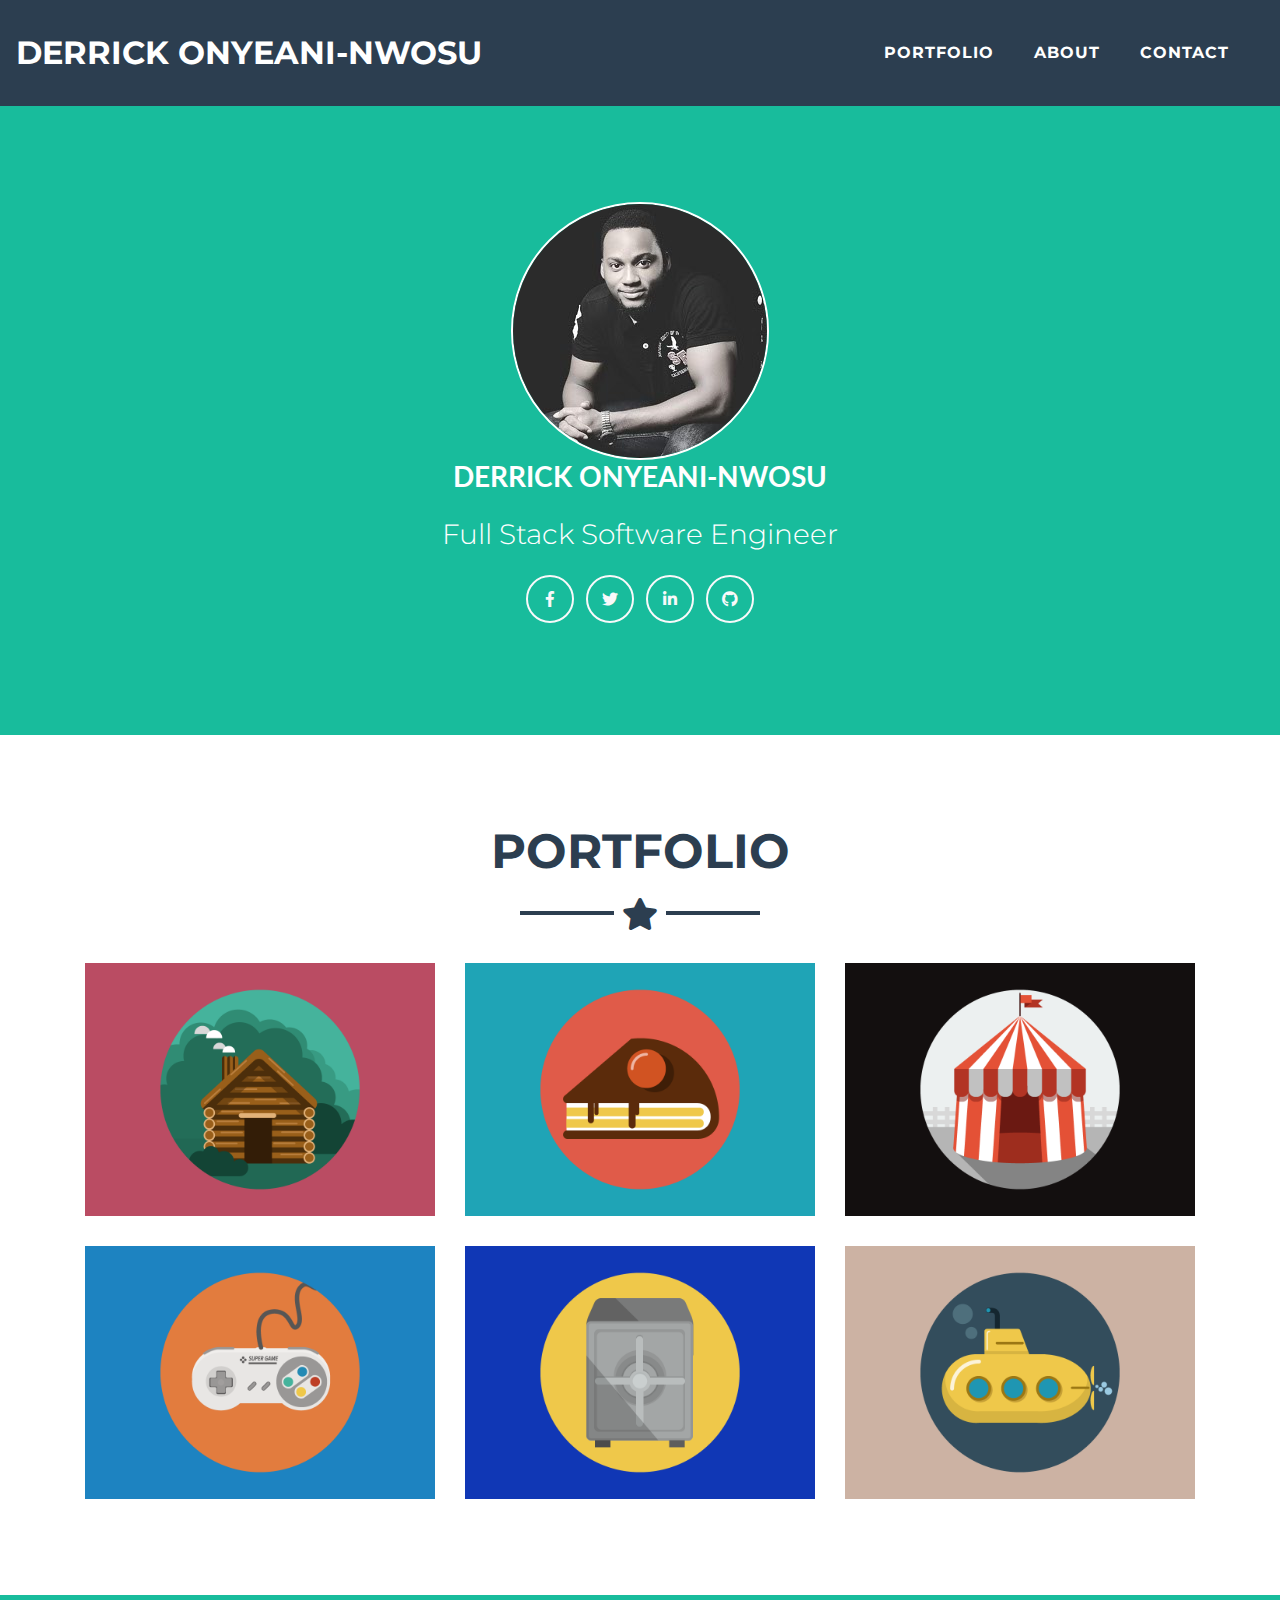
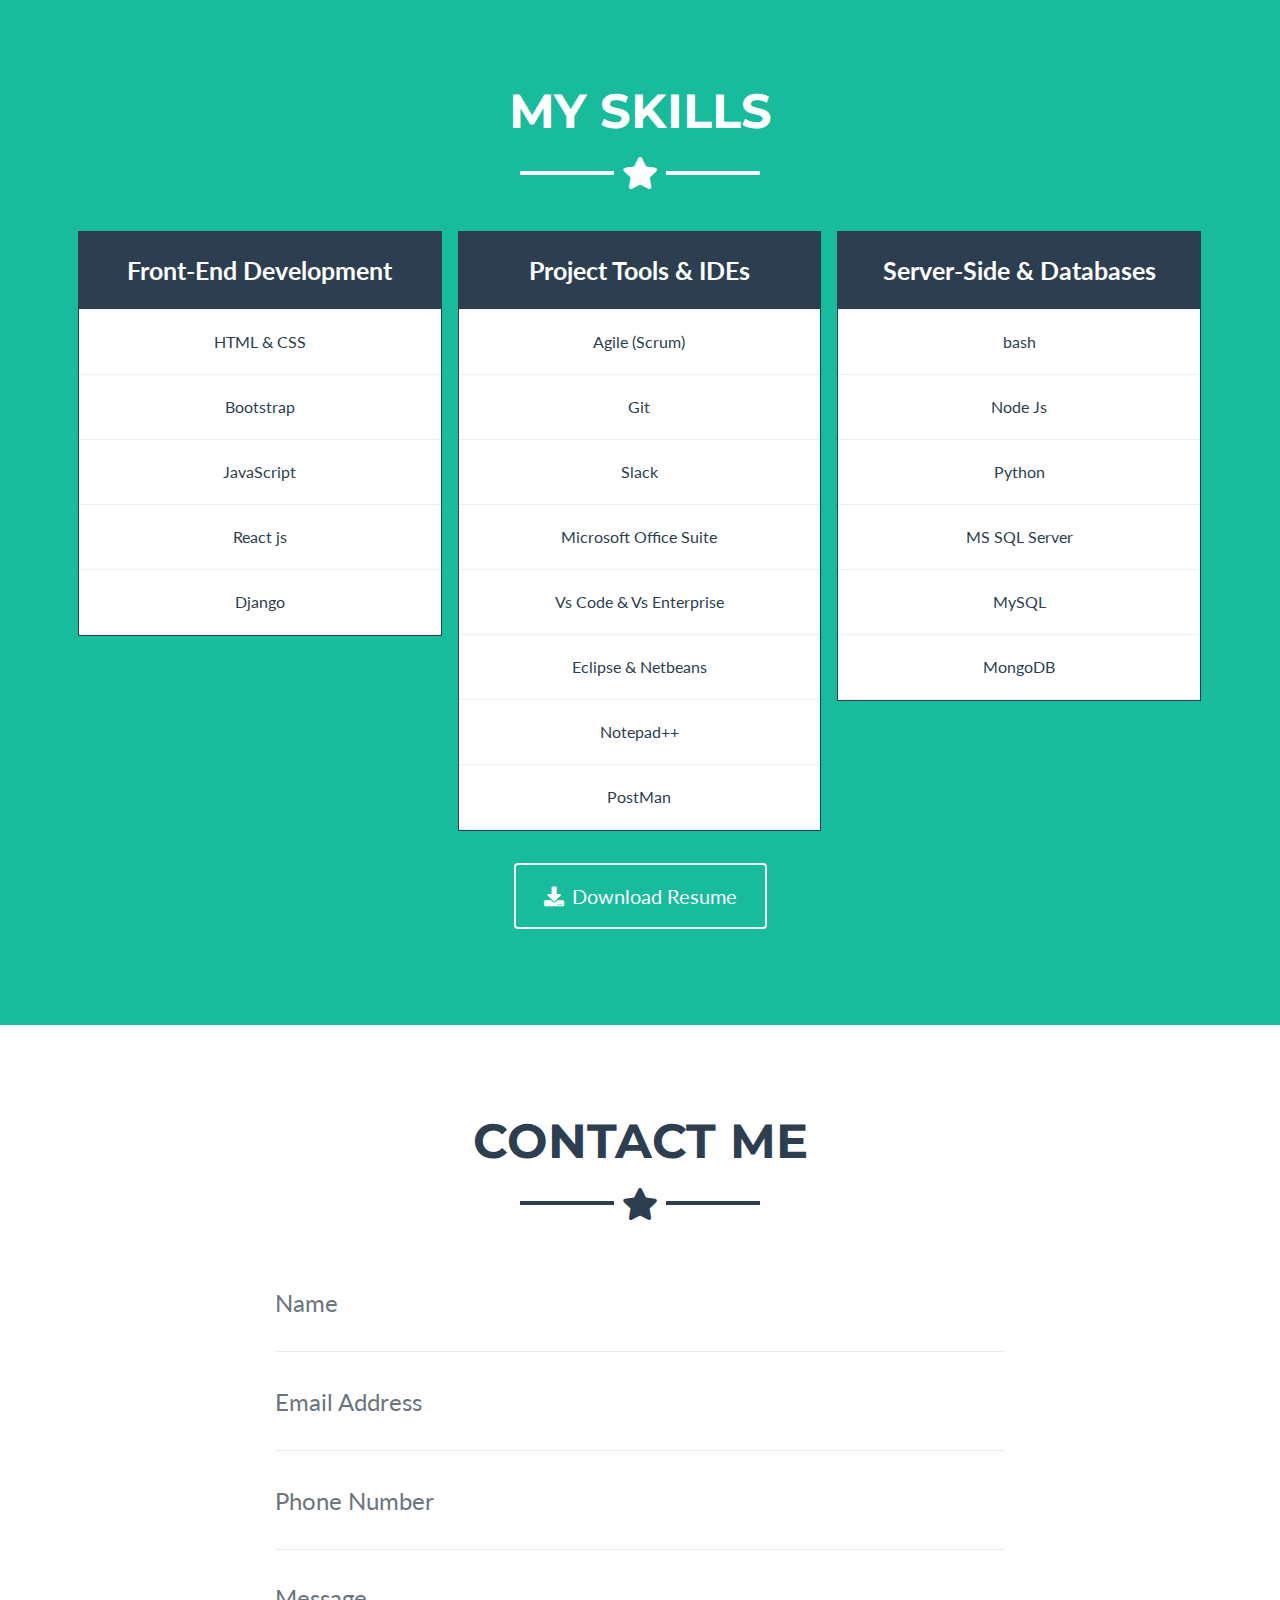
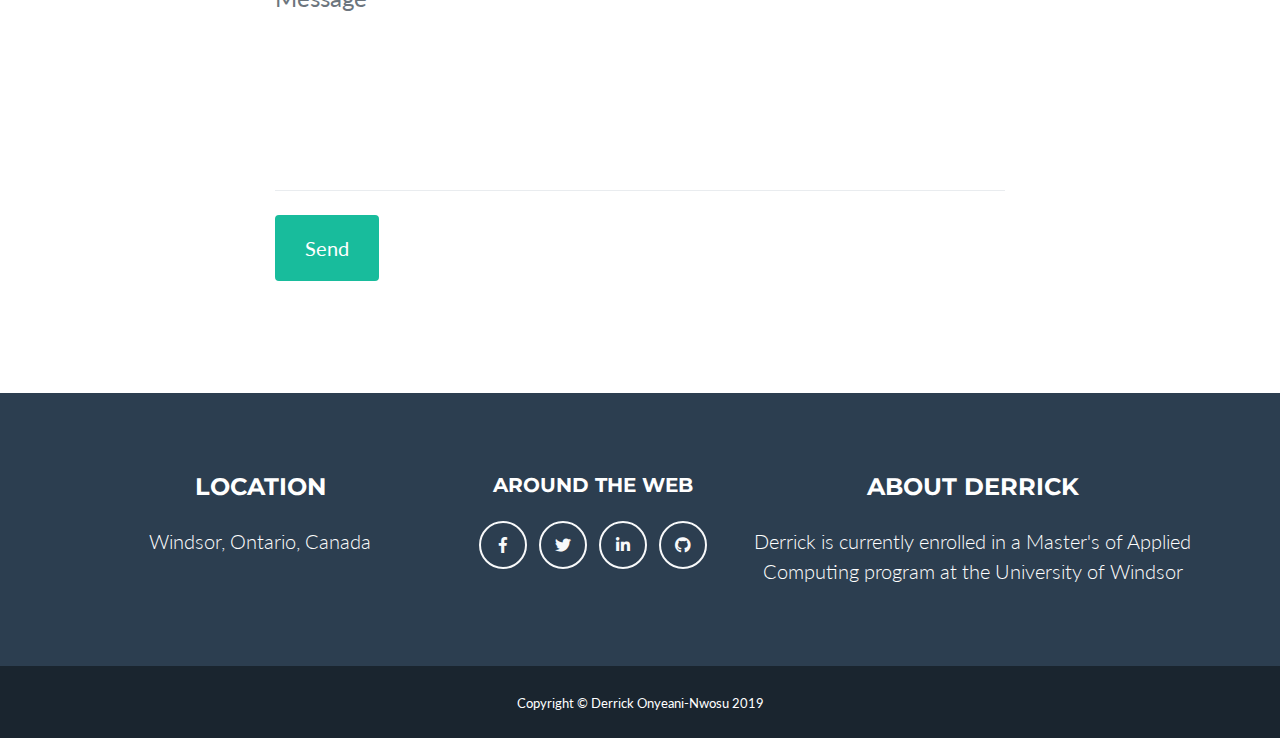
==== index.html @ f9130245 "Section 'Skills' Update #2" ====
<!DOCTYPE html>
<html lang="en">

<head>

  <meta charset="utf-8">
  <meta name="viewport" content="width=device-width, initial-scale=1, shrink-to-fit=no">
  <meta name="description" content="">
  <meta name="author" content="">

  <title>Derrick Onyeani-Nwosu - e-portfolio</title>

  <!-- Bootstrap core CSS -->
  <link href="vendor/bootstrap/css/bootstrap.min.css" rel="stylesheet">

  <!-- Custom fonts for this template -->
  <link href="vendor/fontawesome-free/css/all.min.css" rel="stylesheet" type="text/css">
  <link href="https://fonts.googleapis.com/css?family=Montserrat:400,700" rel="stylesheet" type="text/css">
  <link href="https://fonts.googleapis.com/css?family=Lato:400,700,400italic,700italic" rel="stylesheet" type="text/css">

  <!-- Plugin CSS -->
  <link href="vendor/magnific-popup/magnific-popup.css" rel="stylesheet" type="text/css">

  <!-- Custom styles for this template -->
  <link href="css/freelancer.min.css" rel="stylesheet">

</head>

<body id="page-top">

  <!-- Navigation -->
  <nav class="navbar navbar-expand-lg bg-secondary fixed-top text-uppercase" id="mainNav">
  <a class="navbar-brand js-scroll-trigger" href="#page-top">Derrick Onyeani-Nwosu</a>
      <button class="navbar-toggler navbar-toggler-right text-uppercase bg-primary text-white rounded" type="button" data-toggle="collapse" data-target="#navbarResponsive" aria-controls="navbarResponsive" aria-expanded="false" aria-label="Toggle navigation">
        Menu
        <i class="fas fa-bars"></i>
      </button>

    <div class="container">
      <div class="collapse navbar-collapse" id="navbarResponsive">
        <ul class="navbar-nav ml-auto">
          <li class="nav-item mx-0 mx-lg-1">
            <a class="nav-link py-3 px-0 px-lg-3 rounded js-scroll-trigger" href="#portfolio">Portfolio</a>
          </li>
          <li class="nav-item mx-0 mx-lg-1">
            <a class="nav-link py-3 px-0 px-lg-3 rounded js-scroll-trigger" href="#about">About</a>
          </li>
          <li class="nav-item mx-0 mx-lg-1">
            <a class="nav-link py-3 px-0 px-lg-3 rounded js-scroll-trigger" href="#contact">Contact</a>
          </li>
        </ul>
      </div>
    </div>
  </nav>

  <!-- Header -->
  <header class="masthead bg-primary text-white text-center">
      <div class="container">
      <img class="rounded-circle" style="border:2px solid rgb(255, 255, 255)" src="img/profile.png" alt="Derrick Onyeani-Nwosu">
      <br/>
      <h2 class="text-uppercase mb-4">Derrick Onyeani-Nwosu</h2>
      <!-- <hr class="star-light"> -->
      <h3 class="font-weight-light mb-0">Full Stack Software Engineer</h3><br/>
      <div class="col-md-30 mb-3 m	b-lg-0">
        <ul class="list-inline mb-0">
        <li class="list-inline-item">
          <a class="btn btn-outline-light btn-social text-center rounded-circle" href="https://www.facebook.com/Derrq"target="_blank">
          <i class="fab fa-fw fa-facebook-f"></i>
          </a>
        </li>
        <li class="list-inline-item">
          <a class="btn btn-outline-light btn-social text-center rounded-circle" href="https://twitter.com/Derrqq"target="_blank">
          <i class="fab fa-fw fa-twitter"></i>
          </a>
        </li>
        <li class="list-inline-item">
          <a class="btn btn-outline-light btn-social text-center rounded-circle" href="https://www.linkedin.com/in/derrick-onyeani-nwosu-8194308b/"target="_blank">
          <i class="fab fa-fw fa-linkedin-in"></i>
          </a>
        </li>
        <li class="list-inline-item">
          <a class="btn btn-outline-light btn-social text-center rounded-circle" href="https://github.com/Derrq/"target="_blank">
          <i class="fab fa-fw fa-github"></i>
          </a>
        </li>
        </ul>
      </div>
    </div>
  </header>

  <!-- Portfolio Grid Section -->
  <section class="portfolio" id="portfolio">
    <div class="container">
      <h2 class="text-center text-uppercase text-secondary mb-0">Portfolio</h2>
      <hr class="star-dark mb-5">
      <div class="row">
        <div class="col-md-6 col-lg-4">
          <a class="portfolio-item d-block mx-auto" href="#portfolio-modal-1">
            <div class="portfolio-item-caption d-flex position-absolute h-100 w-100">
              <div class="portfolio-item-caption-content my-auto w-100 text-center text-white">
                <i class="fas fa-search-plus fa-3x"></i>
              </div>
            </div>
            <img class="img-fluid" src="img/portfolio/cabin.png" alt="">
          </a>
        </div>
        <div class="col-md-6 col-lg-4">
          <a class="portfolio-item d-block mx-auto" href="#portfolio-modal-2">
            <div class="portfolio-item-caption d-flex position-absolute h-100 w-100">
              <div class="portfolio-item-caption-content my-auto w-100 text-center text-white">
                <i class="fas fa-search-plus fa-3x"></i>
              </div>
            </div>
            <img class="img-fluid" src="img/portfolio/cake.png" alt="">
          </a>
        </div>
        <div class="col-md-6 col-lg-4">
          <a class="portfolio-item d-block mx-auto" href="#portfolio-modal-3">
            <div class="portfolio-item-caption d-flex position-absolute h-100 w-100">
              <div class="portfolio-item-caption-content my-auto w-100 text-center text-white">
                <i class="fas fa-search-plus fa-3x"></i>
              </div>
            </div>
            <img class="img-fluid" src="img/portfolio/circus.png" alt="">
          </a>
        </div>
        <div class="col-md-6 col-lg-4">
          <a class="portfolio-item d-block mx-auto" href="#portfolio-modal-4">
            <div class="portfolio-item-caption d-flex position-absolute h-100 w-100">
              <div class="portfolio-item-caption-content my-auto w-100 text-center text-white">
                <i class="fas fa-search-plus fa-3x"></i>
              </div>
            </div>
            <img class="img-fluid" src="img/portfolio/game.png" alt="">
          </a>
        </div>
        <div class="col-md-6 col-lg-4">
          <a class="portfolio-item d-block mx-auto" href="#portfolio-modal-5">
            <div class="portfolio-item-caption d-flex position-absolute h-100 w-100">
              <div class="portfolio-item-caption-content my-auto w-100 text-center text-white">
                <i class="fas fa-search-plus fa-3x"></i>
              </div>
            </div>
            <img class="img-fluid" src="img/portfolio/safe.png" alt="">
          </a>
        </div>
        <div class="col-md-6 col-lg-4">
          <a class="portfolio-item d-block mx-auto" href="#portfolio-modal-6">
            <div class="portfolio-item-caption d-flex position-absolute h-100 w-100">
              <div class="portfolio-item-caption-content my-auto w-100 text-center text-white">
                <i class="fas fa-search-plus fa-3x"></i>
              </div>
            </div>
            <img class="img-fluid" src="img/portfolio/submarine.png" alt="">
          </a>
        </div>
      </div>
    </div>
  </section>

  <!-- Skills Section -->
  <!-- About Section -->
  <section class="bg-primary text-white mb-0" id="about">
    <div class="container">
      <h2 class="text-center text-uppercase text-white">My Skills</h2>
      <hr class="star-light mb-5">
      <div class ="row">
          <div class="columns">
            <ul class="skills">
            <li class="header"><b>Front-End Development</b></li>
            <li class="black">HTML & CSS</li>
            <li>Bootstrap</li>
            <li>JavaScript</li>
            <li>React js</li>
            <li>Django</li>
            </ul>
          </div>

          <div class="columns">
            <ul class="skills">
            <li class="header"><b>Project Tools & IDEs</b></li>
            <li class="black">Agile (Scrum)</li>
            <li>Git</li>
            <li>Slack</li>
            <li>Microsoft Office Suite</li>
            <li>Vs Code & Vs Enterprise</li>
            <li>Eclipse & Netbeans</li>
            <li>Notepad++</li>
            <li>PostMan </li>
            </ul>
          </div>

          <div class="columns">
            <ul class="skills">
            <li class="header"><b>Server-Side & Databases</b></li>
            <li class="black">bash</li>
            <li>Node Js</li>
            <li>Python</li>
            <li>MS SQL Server</li>
            <li>MySQL</li>
            <li>MongoDB</li>
            </ul>
          </div>
      </div>
      <div class="text-center mt-4">
		    <a class="btn btn-xl btn-outline-light" href="resume.pdf" target="_blank" download> <i class="fas fa-download mr-2"></i>Download Resume </a>
      </div>
    </div>
  </section>

  <!-- Contact Section -->
  <section id="contact">
    <div class="container">
      <h2 class="text-center text-uppercase text-secondary mb-0">Contact Me</h2>
      <hr class="star-dark mb-5">
      <div class="row">
        <div class="col-lg-8 mx-auto">
          <!-- To configure the contact form email address, go to mail/contact_me.php and update the email address in the PHP file on line 19. -->
          <!-- The form should work on most web servers, but if the form is not working you may need to configure your web server differently. -->
          <form name="sentMessage" id="contactForm" novalidate="novalidate">
            <div class="control-group">
              <div class="form-group floating-label-form-group controls mb-0 pb-2">
                <label>Name</label>
                <input class="form-control" id="name" type="text" placeholder="Name" required="required" data-validation-required-message="Please enter your name.">
                <p class="help-block text-danger"></p>
              </div>
            </div>
            <div class="control-group">
              <div class="form-group floating-label-form-group controls mb-0 pb-2">
                <label>Email Address</label>
                <input class="form-control" id="email" type="email" placeholder="Email Address" required="required" data-validation-required-message="Please enter your email address.">
                <p class="help-block text-danger"></p>
              </div>
            </div>
            <div class="control-group">
              <div class="form-group floating-label-form-group controls mb-0 pb-2">
                <label>Phone Number</label>
                <input class="form-control" id="phone" type="tel" placeholder="Phone Number" required="required" data-validation-required-message="Please enter your phone number.">
                <p class="help-block text-danger"></p>
              </div>
            </div>
            <div class="control-group">
              <div class="form-group floating-label-form-group controls mb-0 pb-2">
                <label>Message</label>
                <textarea class="form-control" id="message" rows="5" placeholder="Message" required="required" data-validation-required-message="Please enter a message."></textarea>
                <p class="help-block text-danger"></p>
              </div>
            </div>
            <br>
            <div id="success"></div>
            <div class="form-group">
              <button type="submit" class="btn btn-primary btn-xl" id="sendMessageButton">Send</button>
            </div>
          </form>
        </div>
      </div>
    </div>
  </section>

  <!-- Footer -->
  <footer class="footer text-center">
    <div class="container">
      <div class="row">
        <div class="col-md-4 mb-5 mb-lg-0">
          <h4 class="text-uppercase mb-4">Location</h4>
          <p class="lead mb-0"> Windsor, Ontario, Canada
          </p>
        </div>

	    <div class="col-md-3 mb-3 m	b-lg-0">
		 <h5 class="text-uppercase mb-4">Around the Web</h5>
          <ul class="list-inline mb-0">
            <li class="list-inline-item">
              <a class="btn btn-outline-light btn-social text-center rounded-circle" href="https://www.facebook.com/Derrq"target="_blank">
                <i class="fab fa-fw fa-facebook-f"></i>
              </a>
            </li>
            <li class="list-inline-item">
              <a class="btn btn-outline-light btn-social text-center rounded-circle" href="https://twitter.com/Derrqq"target="_blank">
                <i class="fab fa-fw fa-twitter"></i>
              </a>
            </li>
            <li class="list-inline-item">
              <a class="btn btn-outline-light btn-social text-center rounded-circle" href="https://www.linkedin.com/in/derrick-onyeani-nwosu-8194308b/"target="_blank">
                <i class="fab fa-fw fa-linkedin-in"></i>
              </a>
            </li>
            <li class="list-inline-item">
              <a class="btn btn-outline-light btn-social text-center rounded-circle" href="https://github.com/Derrq/"target="_blank">
              <i class="fab fa-fw fa-github"></i>
              </a>
            </li>
          </ul>
        </div>		  

        <div class="col-md-5">
          <h4 class="text-uppercase mb-4">About Derrick</h4>
          <p class="lead mb-0">Derrick is currently enrolled in a Master's of Applied Computing program at the University of Windsor</p>
        </div>
      </div>
    </div>
  </footer>

  <div class="copyright py-4 text-center text-white">
    <div class="container">
      <small>Copyright &copy; Derrick Onyeani-Nwosu 2019</small>
    </div>
  </div>

  <!-- Scroll to Top Button (Only visible on small and extra-small screen sizes) -->
  <div class="scroll-to-top d-lg-none position-fixed ">
    <a class="js-scroll-trigger d-block text-center text-white rounded" href="#page-top">
      <i class="fa fa-chevron-up"></i>
    </a>
  </div>

  <!-- Portfolio Modals -->

  <!-- Portfolio Modal 1 -->
  <div class="portfolio-modal mfp-hide" id="portfolio-modal-1">
    <div class="portfolio-modal-dialog bg-white">
      <a class="close-button d-none d-md-block portfolio-modal-dismiss" href="#">
        <i class="fa fa-3x fa-times"></i>
      </a>
      <div class="container text-center">
        <div class="row">
          <div class="col-lg-8 mx-auto">
            <h2 class="text-secondary text-uppercase mb-0">JAD Electronic Bank Account Management Software</h2>
            <hr class="star-dark mb-5">
            <img class="img-fluid mb-5" src="img/portfolio/cabin.png" alt="">
            <p class="mb-5">The novelty attempt of this project was to add an extra layer of authentication to a simulated automated teller machine. The extra layer provided takes account of the fingerprint scans of the user stored in the central db when the account was being opened. Languages used: Java, mySQL, Other softwares used: Adobe Photoshop</p>
            <a class="btn btn-primary btn-lg rounded-pill portfolio-modal-dismiss" href="#">
              <i class="fa fa-close"></i>
              Close Project</a>
          </div>
        </div>
      </div>
    </div>
  </div>

  <!-- Portfolio Modal 2 -->
  <div class="portfolio-modal mfp-hide" id="portfolio-modal-2">
    <div class="portfolio-modal-dialog bg-white">
      <a class="close-button d-none d-md-block portfolio-modal-dismiss" href="#">
        <i class="fa fa-3x fa-times"></i>
      </a>
      <div class="container text-center">
        <div class="row">
          <div class="col-lg-8 mx-auto">
            <h2 class="text-secondary text-uppercase mb-0">Heuris AI</h2>
            <hr class="star-dark mb-5">
            <img class="img-fluid mb-5" src="img/portfolio/cake.png" alt="">
            <p class="mb-5">This project was aimed at creating a software that can quickly identify and analyze images and give realistically quick previews and references of objects identified. Technologies used: Java, IBM Watson services, Android Studio, Adobe Illustrator  </p>
            <a class="btn btn-primary btn-lg rounded-pill portfolio-modal-dismiss" href="#">
              <i class="fa fa-close"></i>
              Close Project</a>
			  <a class="btn btn-primary btn-lg rounded-pill portfolio-modal-dismiss" href="#">
              <i class="fa fa-close"></i>
              View Project</a>
          </div>
        </div>
      </div>
    </div>
  </div>

  <!-- Portfolio Modal 3 -->
  <div class="portfolio-modal mfp-hide" id="portfolio-modal-3">
    <div class="portfolio-modal-dialog bg-white">
      <a class="close-button d-none d-md-block portfolio-modal-dismiss" href="#">
        <i class="fa fa-3x fa-times"></i>
      </a>
      <div class="container text-center">
        <div class="row">
          <div class="col-lg-8 mx-auto">
            <h2 class="text-secondary text-uppercase mb-0">Search Engine Noogle</h2>
            <hr class="star-dark mb-5">
            <img class="img-fluid mb-5" src="img/portfolio/circus.png" alt="">
            <p class="mb-5">This search engine project was focused majorly on the use of advanced computing concepts such as hash tables, invertedIndex, Tries, RegEx and Crawlers. This is an academic project that was built with Java.</p>
            <a class="btn btn-primary btn-lg rounded-pill portfolio-modal-dismiss" href="#">
              <i class="fa fa-close"></i>
              Close Project</a>
          </div>
        </div>
      </div>
    </div>
  </div>

  <!-- Portfolio Modal 4 -->
  <div class="portfolio-modal mfp-hide" id="portfolio-modal-4">
    <div class="portfolio-modal-dialog bg-white">
      <a class="close-button d-none d-md-block portfolio-modal-dismiss" href="#">
        <i class="fa fa-3x fa-times"></i>
      </a>
      <div class="container text-center">
        <div class="row">
          <div class="col-lg-8 mx-auto">
            <h2 class="text-secondary text-uppercase mb-0">Ticketier</h2>
            <hr class="star-dark mb-5">
            <img class="img-fluid mb-5" src="img/portfolio/game.png" alt="">
            <p class="mb-5">Lorem ipsum dolor sit amet, consectetur adipisicing elit. Mollitia neque assumenda ipsam nihil, molestias magnam, recusandae quos quis inventore quisquam velit asperiores, vitae? Reprehenderit soluta, eos quod consequuntur itaque. Nam.</p>
            <a class="btn btn-primary btn-lg rounded-pill portfolio-modal-dismiss" href="#">
              <i class="fa fa-close"></i>
              Close Project</a>
          </div>
        </div>
      </div>
    </div>
  </div>

  <!-- Portfolio Modal 5 -->
  <div class="portfolio-modal mfp-hide" id="portfolio-modal-5">
    <div class="portfolio-modal-dialog bg-white">
      <a class="close-button d-none d-md-block portfolio-modal-dismiss" href="#">
        <i class="fa fa-3x fa-times"></i>
      </a>
      <div class="container text-center">
        <div class="row">
          <div class="col-lg-8 mx-auto">
            <h2 class="text-secondary text-uppercase mb-0">Green Town Farms Branding Project</h2>
            <hr class="star-dark mb-5">
            <img class="img-fluid mb-5" src="img/portfolio/safe.png" alt="">
            <p class="mb-5">This is a typical corporate branding project for an agricultural firm. This project was completed using Adobe Illustrator and Photoshop</p>
            <a class="btn btn-primary btn-lg rounded-pill portfolio-modal-dismiss" href="#">
              <i class="fa fa-close"></i>
              Close Project</a>
          </div>
        </div>
      </div>
    </div>
  </div>

  <!-- Portfolio Modal 6 -->
  <div class="portfolio-modal mfp-hide" id="portfolio-modal-6">
    <div class="portfolio-modal-dialog bg-white">
      <a class="close-button d-none d-md-block portfolio-modal-dismiss" href="#">
        <i class="fa fa-3x fa-times"></i>
      </a>
      <div class="container text-center">
        <div class="row">
          <div class="col-lg-8 mx-auto">
            <h2 class="text-secondary text-uppercase mb-0">Picnic Garden Project</h2>
            <hr class="star-dark mb-5">
            <img class="img-fluid mb-5" src="img/portfolio/submarine.png" alt="">
            <p class="mb-5">Lorem ipsum dolor sit amet, consectetur adipisicing elit. Mollitia neque assumenda ipsam nihil, molestias magnam, recusandae quos quis inventore quisquam velit asperiores, vitae? Reprehenderit soluta, eos quod consequuntur itaque. Nam.</p>
            <a class="btn btn-primary btn-lg rounded-pill portfolio-modal-dismiss" href="#">
              <i class="fa fa-close"></i>
              Close Project</a>
          </div>
        </div>
      </div>
    </div>
  </div>

  <!-- Bootstrap core JavaScript -->
  <script src="vendor/jquery/jquery.min.js"></script>
  <script src="vendor/bootstrap/js/bootstrap.bundle.min.js"></script>

  <!-- Plugin JavaScript -->
  <script src="vendor/jquery-easing/jquery.easing.min.js"></script>
  <script src="vendor/magnific-popup/jquery.magnific-popup.min.js"></script>

  <!-- Contact Form JavaScript -->
  <script src="js/jqBootstrapValidation.js"></script>
  <script src="js/contact_me.js"></script>

  <!-- Custom scripts for this template -->
  <script src="js/freelancer.min.js"></script>

</body>

</html>
---- css/freelancer.min.css ----
/*!
 * Start Bootstrap - Freelancer v5.0.4 (https://startbootstrap.com/template-overviews/freelancer)
 * Copyright 2013-2019 Start Bootstrap
 * Licensed under MIT (https://github.com/BlackrockDigital/startbootstrap-freelancer/blob/master/LICENSE)
 */body{font-family:Lato}h1,h2,h3,h4,h5,h6{font-weight:700;font-family:Montserrat}hr.star-dark,hr.star-light{max-width:15rem;padding:0;text-align:center;border:none;border-top:solid .25rem;margin-top:2.5rem;margin-bottom:2.5rem;margin-left:auto;margin-right:auto}hr.star-dark:after,hr.star-light:after{position:relative;top:-.8em;display:inline-block;padding:0 .25em;content:'\f005';font-family:"Font Awesome 5 Free";font-weight:900;font-size:2em}hr.star-light{border-color:#fff}hr.star-light:after{color:#fff;background-color:#18bc9c}hr.star-dark{border-color:#2c3e50}hr.star-dark:after{color:#2c3e50;background-color:#fff}section{padding:6rem 0}section h2{font-size:2.25rem;line-height:2rem}@media (min-width:992px){section h2{font-size:3rem;line-height:2.5rem}}.btn-xl{padding:1rem 1.75rem;font-size:1.25rem}.btn-social{width:3rem;height:3rem;font-size:1rem;line-height:2rem}.scroll-to-top{z-index:1042;right:1rem;bottom:1rem;display:none}.scroll-to-top a{width:3.5rem;height:3.5rem;background-color:rgba(33,37,41,.5);line-height:3.1rem}#mainNav{padding-top:1rem;padding-bottom:1rem;font-weight:700;font-family:Montserrat}#mainNav .navbar-brand{color:#fff}#mainNav .navbar-nav{margin-top:1rem;letter-spacing:.0625rem}#mainNav .navbar-nav li.nav-item a.nav-link{color:#fff}#mainNav .navbar-nav li.nav-item a.nav-link:hover{color:#18bc9c}#mainNav .navbar-nav li.nav-item a.nav-link:active,#mainNav .navbar-nav li.nav-item a.nav-link:focus{color:#fff}#mainNav .navbar-nav li.nav-item a.nav-link.active{color:#18bc9c}#mainNav .navbar-toggler{font-size:80%;padding:.8rem}@media (min-width:992px){#mainNav{padding-top:1.5rem;padding-bottom:1.5rem;-webkit-transition:padding-top .3s,padding-bottom .3s;transition:padding-top .3s,padding-bottom .3s}#mainNav .navbar-brand{font-size:2em;-webkit-transition:font-size .3s;transition:font-size .3s}#mainNav .navbar-nav{margin-top:0}#mainNav .navbar-nav>li.nav-item>a.nav-link.active{color:#fff;background:#18bc9c}#mainNav .navbar-nav>li.nav-item>a.nav-link.active:active,#mainNav .navbar-nav>li.nav-item>a.nav-link.active:focus,#mainNav .navbar-nav>li.nav-item>a.nav-link.active:hover{color:#fff;background:#18bc9c}#mainNav.navbar-shrink{padding-top:.5rem;padding-bottom:.5rem}#mainNav.navbar-shrink .navbar-brand{font-size:1.5em}}header.masthead{padding-top:calc(6rem + 72px);padding-bottom:6rem}header.masthead h1{font-size:3rem;line-height:3rem}header.masthead h2{font-size:1.3rem;font-family:Lato}@media (min-width:992px){header.masthead{padding-top:calc(6rem + 106px);padding-bottom:6rem}header.masthead h1{font-size:4.75em;line-height:4rem}header.masthead h2{font-size:1.75em}}.portfolio{margin-bottom:-15px}.portfolio .portfolio-item{position:relative;display:block;max-width:25rem;margin-bottom:15px}.portfolio .portfolio-item .portfolio-item-caption{-webkit-transition:all ease .5s;transition:all ease .5s;opacity:0;background-color:rgba(24,188,156,.9)}.portfolio .portfolio-item .portfolio-item-caption:hover{opacity:1}.portfolio .portfolio-item .portfolio-item-caption .portfolio-item-caption-content{font-size:1.5rem}@media (min-width:576px){.portfolio{margin-bottom:-30px}.portfolio .portfolio-item{margin-bottom:30px}}.portfolio-modal .portfolio-modal-dialog{padding:3rem 1rem;min-height:calc(100vh - 2rem);margin:1rem calc(1rem - 8px);position:relative;z-index:2;-webkit-box-shadow:0 0 3rem 1rem rgba(0,0,0,.5);box-shadow:0 0 3rem 1rem rgba(0,0,0,.5)}.portfolio-modal .portfolio-modal-dialog .close-button{position:absolute;top:2rem;right:2rem}.portfolio-modal .portfolio-modal-dialog .close-button i{line-height:38px}.portfolio-modal .portfolio-modal-dialog h2{font-size:2rem}@media (min-width:768px){.portfolio-modal .portfolio-modal-dialog{min-height:100vh;padding:5rem;margin:3rem calc(3rem - 8px)}.portfolio-modal .portfolio-modal-dialog h2{font-size:3rem}}.floating-label-form-group{position:relative;border-bottom:1px solid #e9ecef}.floating-label-form-group input,.floating-label-form-group textarea{font-size:1.5em;position:relative;z-index:1;padding-right:0;padding-left:0;resize:none;border:none;border-radius:0;background:0 0;-webkit-box-shadow:none!important;box-shadow:none!important}.floating-label-form-group label{font-size:.85em;line-height:1.764705882em;position:relative;z-index:0;top:2em;display:block;margin:0;-webkit-transition:top .3s ease,opacity .3s ease;transition:top .3s ease,opacity .3s ease;vertical-align:middle;vertical-align:baseline;opacity:0}.floating-label-form-group:not(:first-child){padding-left:14px;border-left:1px solid #e9ecef}.floating-label-form-group-with-value label{top:0;opacity:1}.floating-label-form-group-with-focus label{color:#18bc9c}form .row:first-child .floating-label-form-group{border-top:1px solid #e9ecef}.footer{padding-top:5rem;padding-bottom:5rem;background-color:#2c3e50;color:#fff}.copyright{background-color:#1a252f}a{color:#18bc9c}a:active,a:focus,a:hover{color:#128f76}.btn{border-width:2px}.bg-primary{background-color:#18bc9c!important}.bg-secondary{background-color:#2c3e50!important}.text-primary{color:#18bc9c!important}.text-secondary{color:#2c3e50!important}.btn-primary{background-color:#18bc9c;border-color:#18bc9c}.btn-primary:active,.btn-primary:focus,.btn-primary:hover{background-color:#128f76;border-color:#128f76}.btn-secondary{background-color:#2c3e50;border-color:#2c3e50}.btn-secondary:active,.btn-secondary:focus,.btn-secondary:hover{background-color:#1a252f;border-color:#1a252f}
 .columns {
    float: left;
    width: 33.3%;
    padding: 8px;
}

* {
    box-sizing: border-box;
}

.skills {
    list-style-type: none;
    border: 1px solid #2c3e50;
    margin: 0;
    padding: 0;
    -webkit-transition: 0.3s;
    transition: 0.3s;
}

/* Add shadows on hover */
.skills :hover {
    box-shadow: 0 8px 12px 0 rgba(0,0,0,0.2)
}
.skills .header {
    background-color: #2c3e50;
    color: white;
    font-size: 25px;
}
.skills li {
    border-bottom: 1px solid #eee;
    padding: 20px;
    text-align: center;
    background-color: #ffffff;
    color: #2c3e50;
}
.container {
    padding-right: 15px;
    padding-left: 15px;
    margin-right: auto;
    margin-left: auto;
}
/* Change the width of the three columns to 100% 
(to stack horizontally on small screens) */
@media only screen and (max-width: 600px) {
    .columns {
        width: 100%;
    }
}
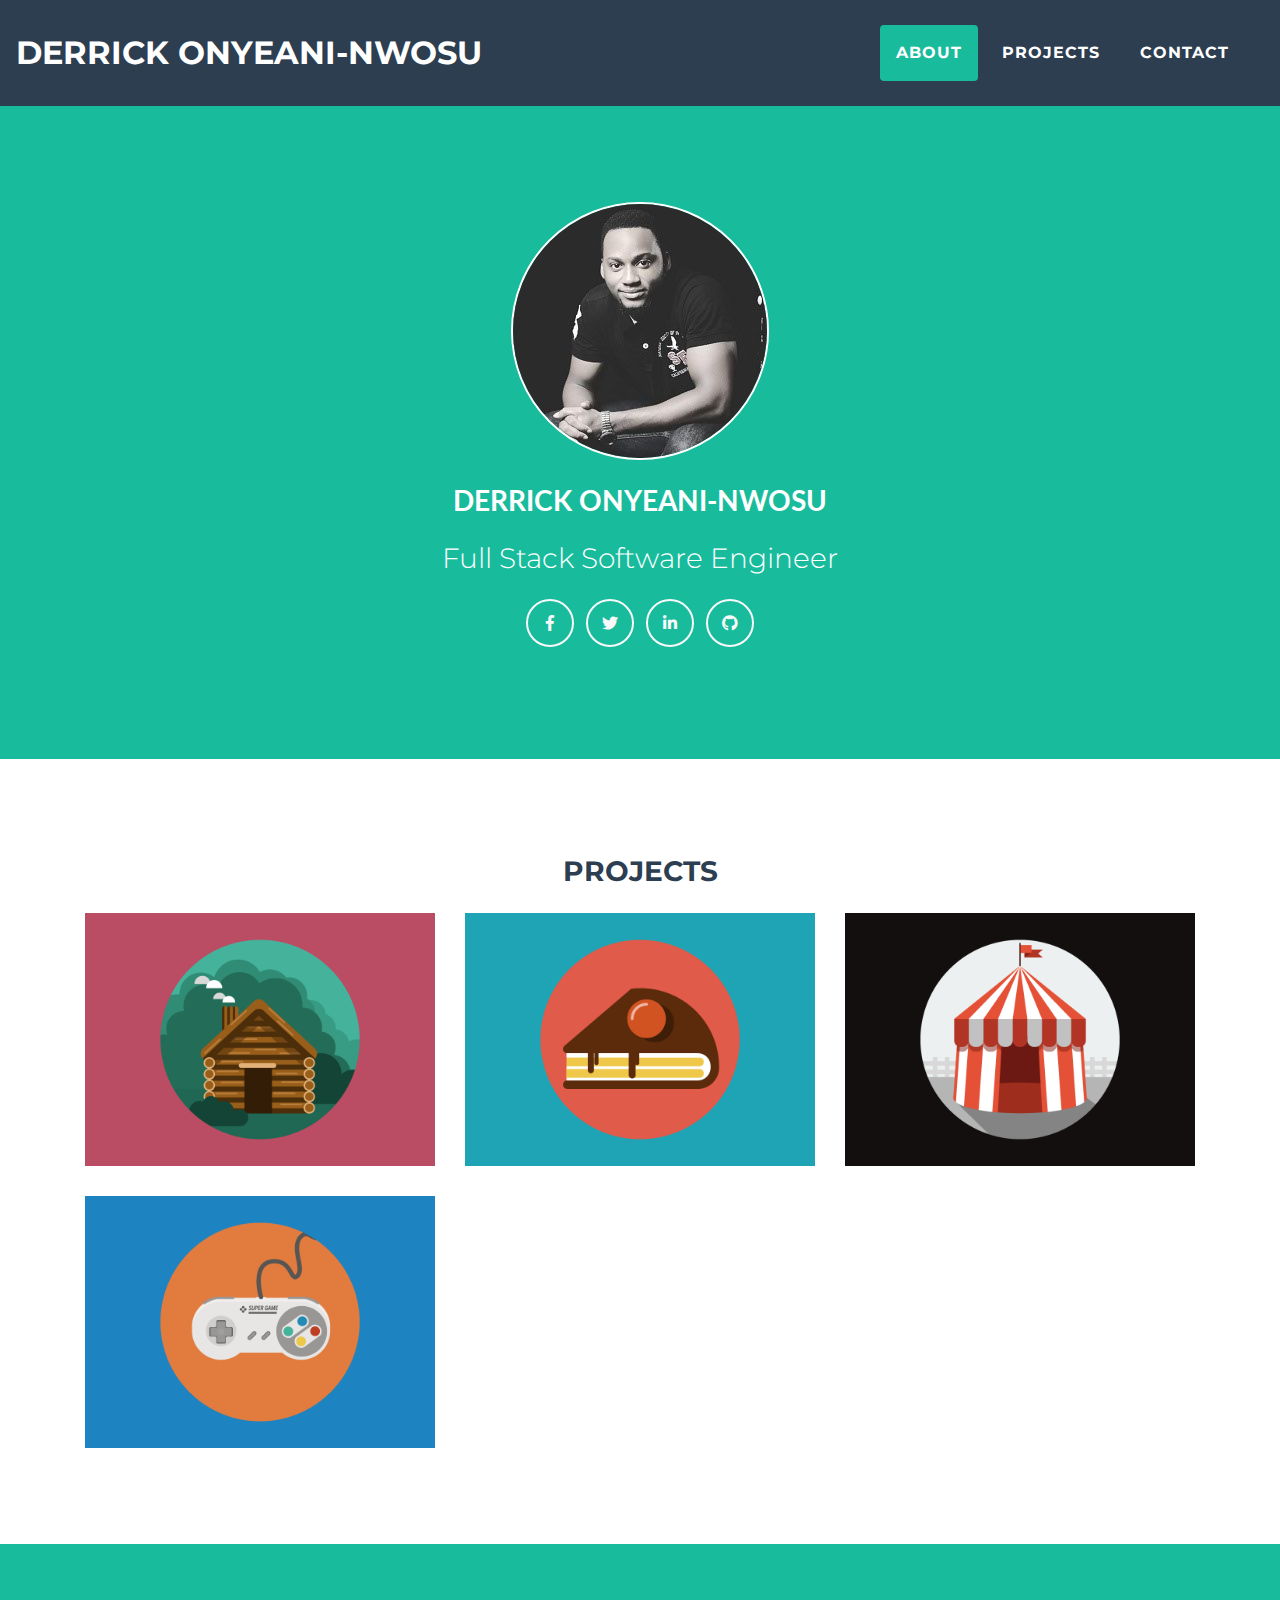
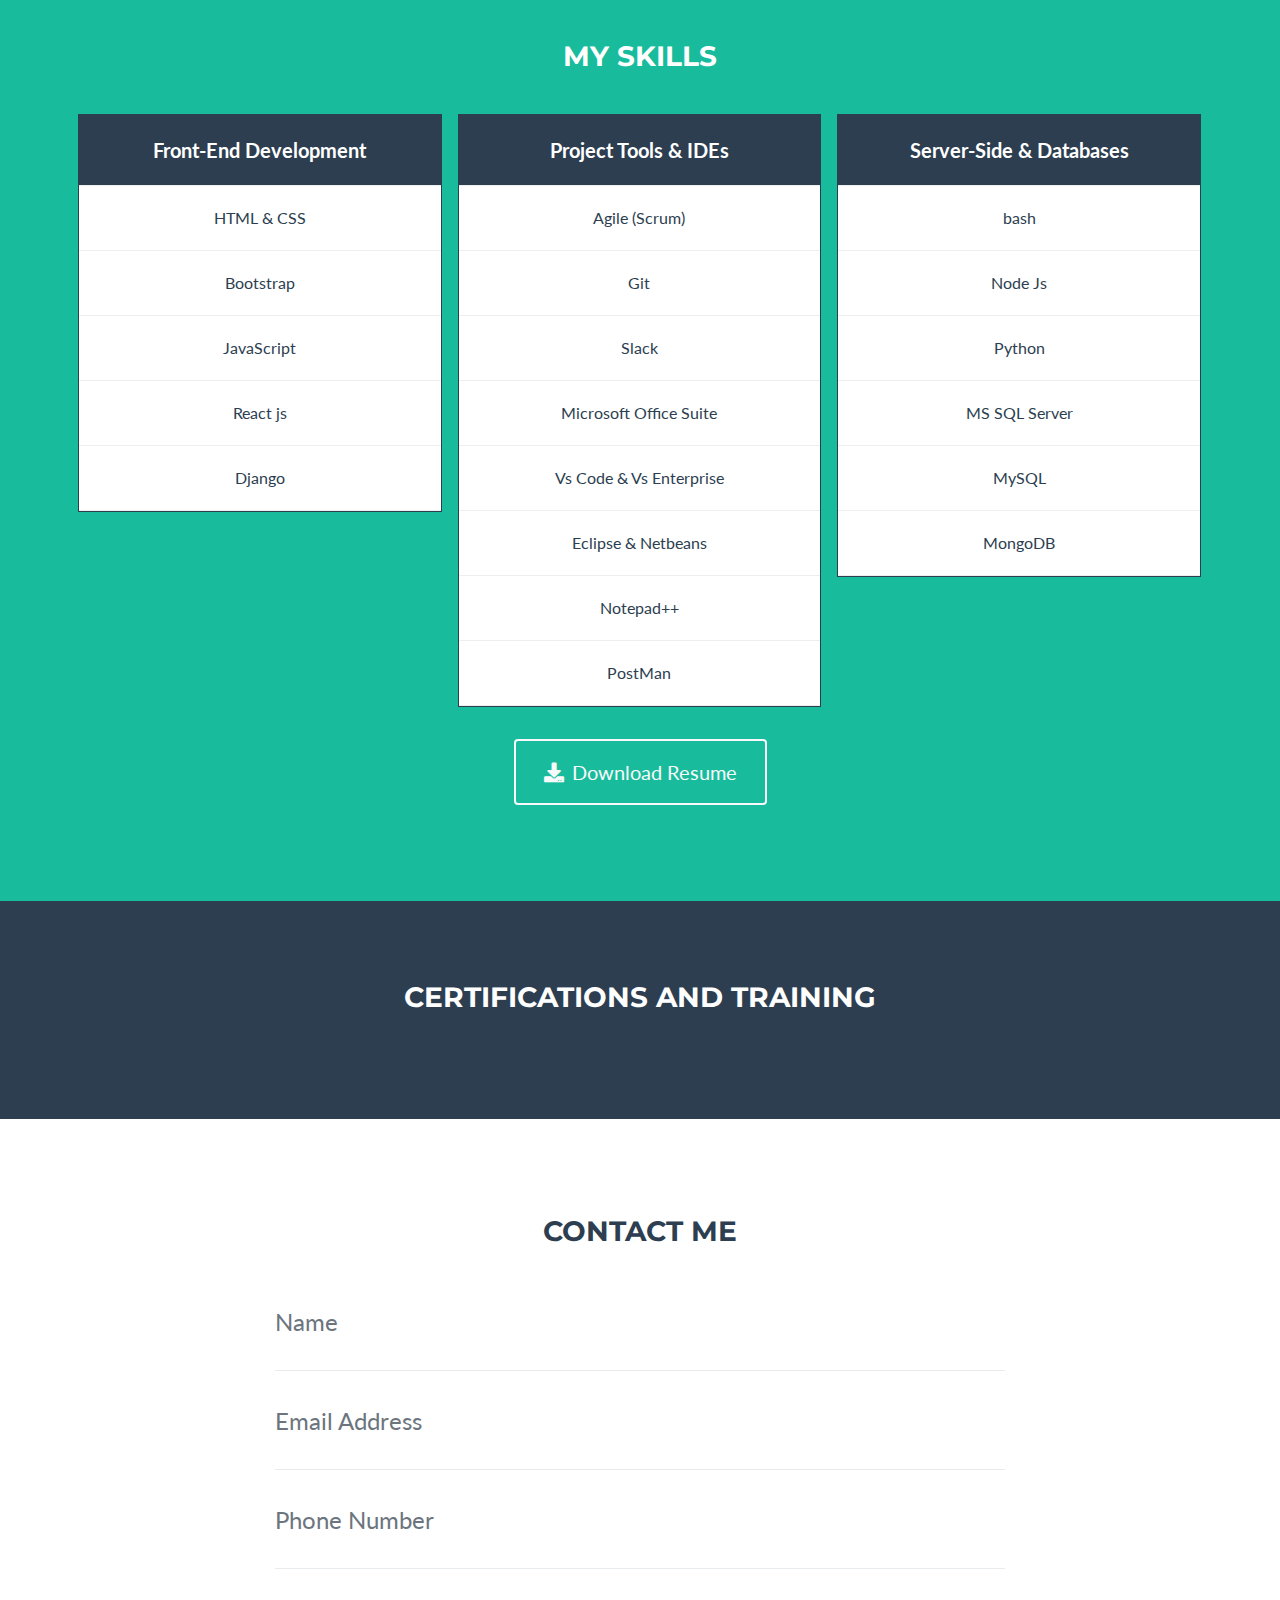
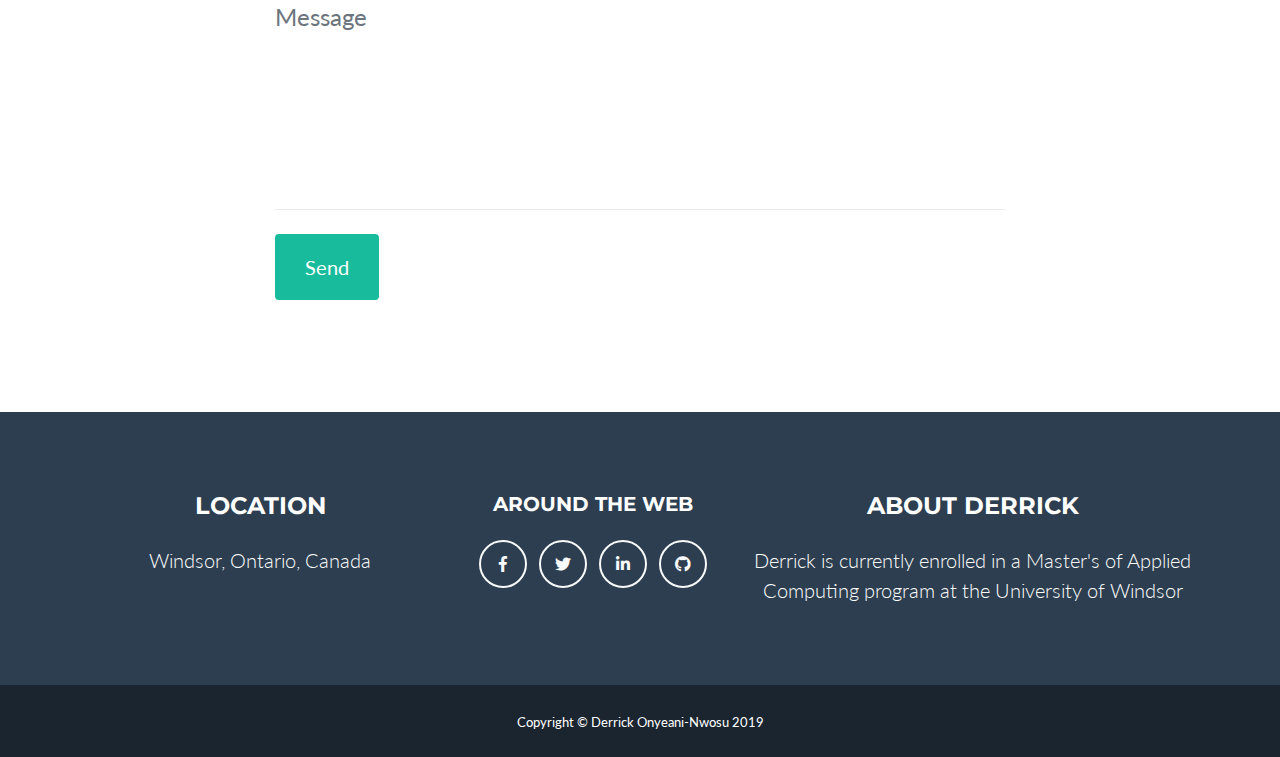
==== commit f3b02dd1: "Section 'Skills' Update #3 & Cert #1" ====
--- a/index.html
+++ b/index.html
@@ -40,10 +40,10 @@
       <div class="collapse navbar-collapse" id="navbarResponsive">
         <ul class="navbar-nav ml-auto">
           <li class="nav-item mx-0 mx-lg-1">
-            <a class="nav-link py-3 px-0 px-lg-3 rounded js-scroll-trigger" href="#portfolio">Portfolio</a>
+            <a class="nav-link py-3 px-0 px-lg-3 rounded js-scroll-trigger" href="#about">About</a>
           </li>
           <li class="nav-item mx-0 mx-lg-1">
-            <a class="nav-link py-3 px-0 px-lg-3 rounded js-scroll-trigger" href="#about">About</a>
+            <a class="nav-link py-3 px-0 px-lg-3 rounded js-scroll-trigger" href="#portfolio">Projects</a>
           </li>
           <li class="nav-item mx-0 mx-lg-1">
             <a class="nav-link py-3 px-0 px-lg-3 rounded js-scroll-trigger" href="#contact">Contact</a>
@@ -54,13 +54,15 @@
   </nav>
 
   <!-- Header -->
-  <header class="masthead bg-primary text-white text-center">
+  <header id="about" class="masthead bg-primary text-white text-center">
       <div class="container">
       <img class="rounded-circle" style="border:2px solid rgb(255, 255, 255)" src="img/profile.png" alt="Derrick Onyeani-Nwosu">
       <br/>
+      <br/>
       <h2 class="text-uppercase mb-4">Derrick Onyeani-Nwosu</h2>
-      <!-- <hr class="star-light"> -->
       <h3 class="font-weight-light mb-0">Full Stack Software Engineer</h3><br/>
+     
+      <!--Social Buttons-->
       <div class="col-md-30 mb-3 m	b-lg-0">
         <ul class="list-inline mb-0">
         <li class="list-inline-item">
@@ -91,8 +93,8 @@
   <!-- Portfolio Grid Section -->
   <section class="portfolio" id="portfolio">
     <div class="container">
-      <h2 class="text-center text-uppercase text-secondary mb-0">Portfolio</h2>
-      <hr class="star-dark mb-5">
+      <h3 class="text-center text-uppercase text-secondary mb-0">Projects</h3>
+      <br/>
       <div class="row">
         <div class="col-md-6 col-lg-4">
           <a class="portfolio-item d-block mx-auto" href="#portfolio-modal-1">
@@ -134,26 +136,6 @@
             <img class="img-fluid" src="img/portfolio/game.png" alt="">
           </a>
         </div>
-        <div class="col-md-6 col-lg-4">
-          <a class="portfolio-item d-block mx-auto" href="#portfolio-modal-5">
-            <div class="portfolio-item-caption d-flex position-absolute h-100 w-100">
-              <div class="portfolio-item-caption-content my-auto w-100 text-center text-white">
-                <i class="fas fa-search-plus fa-3x"></i>
-              </div>
-            </div>
-            <img class="img-fluid" src="img/portfolio/safe.png" alt="">
-          </a>
-        </div>
-        <div class="col-md-6 col-lg-4">
-          <a class="portfolio-item d-block mx-auto" href="#portfolio-modal-6">
-            <div class="portfolio-item-caption d-flex position-absolute h-100 w-100">
-              <div class="portfolio-item-caption-content my-auto w-100 text-center text-white">
-                <i class="fas fa-search-plus fa-3x"></i>
-              </div>
-            </div>
-            <img class="img-fluid" src="img/portfolio/submarine.png" alt="">
-          </a>
-        </div>
       </div>
     </div>
   </section>
@@ -162,8 +144,8 @@
   <!-- About Section -->
   <section class="bg-primary text-white mb-0" id="about">
     <div class="container">
-      <h2 class="text-center text-uppercase text-white">My Skills</h2>
-      <hr class="star-light mb-5">
+      <h3 class="text-center text-uppercase text-white">My Skills</h3>
+      <br/>
       <div class ="row">
           <div class="columns">
             <ul class="skills">
@@ -208,11 +190,24 @@
     </div>
   </section>
 
+  <!-- Cert & Training Section -->
+  <section id="Interest"class="footer text-center">
+    <div class="container">
+      <h3 class="text-center text-uppercase text-white mb-0">Certifications and Training</h3>
+      <br/>
+      <div class="row">
+        </div>
+    
+    
+     </div>
+
+
+     </section>
   <!-- Contact Section -->
   <section id="contact">
     <div class="container">
-      <h2 class="text-center text-uppercase text-secondary mb-0">Contact Me</h2>
-      <hr class="star-dark mb-5">
+      <h3 class="text-center text-uppercase text-secondary mb-0">Contact Me</h3>
+      <br/>
       <div class="row">
         <div class="col-lg-8 mx-auto">
           <!-- To configure the contact form email address, go to mail/contact_me.php and update the email address in the PHP file on line 19. -->
@@ -326,7 +321,6 @@
         <div class="row">
           <div class="col-lg-8 mx-auto">
             <h2 class="text-secondary text-uppercase mb-0">JAD Electronic Bank Account Management Software</h2>
-            <hr class="star-dark mb-5">
             <img class="img-fluid mb-5" src="img/portfolio/cabin.png" alt="">
             <p class="mb-5">The novelty attempt of this project was to add an extra layer of authentication to a simulated automated teller machine. The extra layer provided takes account of the fingerprint scans of the user stored in the central db when the account was being opened. Languages used: Java, mySQL, Other softwares used: Adobe Photoshop</p>
             <a class="btn btn-primary btn-lg rounded-pill portfolio-modal-dismiss" href="#">
@@ -348,7 +342,6 @@
         <div class="row">
           <div class="col-lg-8 mx-auto">
             <h2 class="text-secondary text-uppercase mb-0">Heuris AI</h2>
-            <hr class="star-dark mb-5">
             <img class="img-fluid mb-5" src="img/portfolio/cake.png" alt="">
             <p class="mb-5">This project was aimed at creating a software that can quickly identify and analyze images and give realistically quick previews and references of objects identified. Technologies used: Java, IBM Watson services, Android Studio, Adobe Illustrator  </p>
             <a class="btn btn-primary btn-lg rounded-pill portfolio-modal-dismiss" href="#">
@@ -373,7 +366,6 @@
         <div class="row">
           <div class="col-lg-8 mx-auto">
             <h2 class="text-secondary text-uppercase mb-0">Search Engine Noogle</h2>
-            <hr class="star-dark mb-5">
             <img class="img-fluid mb-5" src="img/portfolio/circus.png" alt="">
             <p class="mb-5">This search engine project was focused majorly on the use of advanced computing concepts such as hash tables, invertedIndex, Tries, RegEx and Crawlers. This is an academic project that was built with Java.</p>
             <a class="btn btn-primary btn-lg rounded-pill portfolio-modal-dismiss" href="#">
@@ -395,7 +387,6 @@
         <div class="row">
           <div class="col-lg-8 mx-auto">
             <h2 class="text-secondary text-uppercase mb-0">Ticketier</h2>
-            <hr class="star-dark mb-5">
             <img class="img-fluid mb-5" src="img/portfolio/game.png" alt="">
             <p class="mb-5">Lorem ipsum dolor sit amet, consectetur adipisicing elit. Mollitia neque assumenda ipsam nihil, molestias magnam, recusandae quos quis inventore quisquam velit asperiores, vitae? Reprehenderit soluta, eos quod consequuntur itaque. Nam.</p>
             <a class="btn btn-primary btn-lg rounded-pill portfolio-modal-dismiss" href="#">
@@ -407,50 +398,6 @@
     </div>
   </div>
 
-  <!-- Portfolio Modal 5 -->
-  <div class="portfolio-modal mfp-hide" id="portfolio-modal-5">
-    <div class="portfolio-modal-dialog bg-white">
-      <a class="close-button d-none d-md-block portfolio-modal-dismiss" href="#">
-        <i class="fa fa-3x fa-times"></i>
-      </a>
-      <div class="container text-center">
-        <div class="row">
-          <div class="col-lg-8 mx-auto">
-            <h2 class="text-secondary text-uppercase mb-0">Green Town Farms Branding Project</h2>
-            <hr class="star-dark mb-5">
-            <img class="img-fluid mb-5" src="img/portfolio/safe.png" alt="">
-            <p class="mb-5">This is a typical corporate branding project for an agricultural firm. This project was completed using Adobe Illustrator and Photoshop</p>
-            <a class="btn btn-primary btn-lg rounded-pill portfolio-modal-dismiss" href="#">
-              <i class="fa fa-close"></i>
-              Close Project</a>
-          </div>
-        </div>
-      </div>
-    </div>
-  </div>
-
-  <!-- Portfolio Modal 6 -->
-  <div class="portfolio-modal mfp-hide" id="portfolio-modal-6">
-    <div class="portfolio-modal-dialog bg-white">
-      <a class="close-button d-none d-md-block portfolio-modal-dismiss" href="#">
-        <i class="fa fa-3x fa-times"></i>
-      </a>
-      <div class="container text-center">
-        <div class="row">
-          <div class="col-lg-8 mx-auto">
-            <h2 class="text-secondary text-uppercase mb-0">Picnic Garden Project</h2>
-            <hr class="star-dark mb-5">
-            <img class="img-fluid mb-5" src="img/portfolio/submarine.png" alt="">
-            <p class="mb-5">Lorem ipsum dolor sit amet, consectetur adipisicing elit. Mollitia neque assumenda ipsam nihil, molestias magnam, recusandae quos quis inventore quisquam velit asperiores, vitae? Reprehenderit soluta, eos quod consequuntur itaque. Nam.</p>
-            <a class="btn btn-primary btn-lg rounded-pill portfolio-modal-dismiss" href="#">
-              <i class="fa fa-close"></i>
-              Close Project</a>
-          </div>
-        </div>
-      </div>
-    </div>
-  </div>
-
   <!-- Bootstrap core JavaScript -->
   <script src="vendor/jquery/jquery.min.js"></script>
   <script src="vendor/bootstrap/js/bootstrap.bundle.min.js"></script>
--- a/css/freelancer.min.css
+++ b/css/freelancer.min.css
@@ -29,7 +29,7 @@
 .skills .header {
     background-color: #2c3e50;
     color: white;
-    font-size: 25px;
+    font-size: 20px;
 }
 .skills li {
     border-bottom: 1px solid #eee;
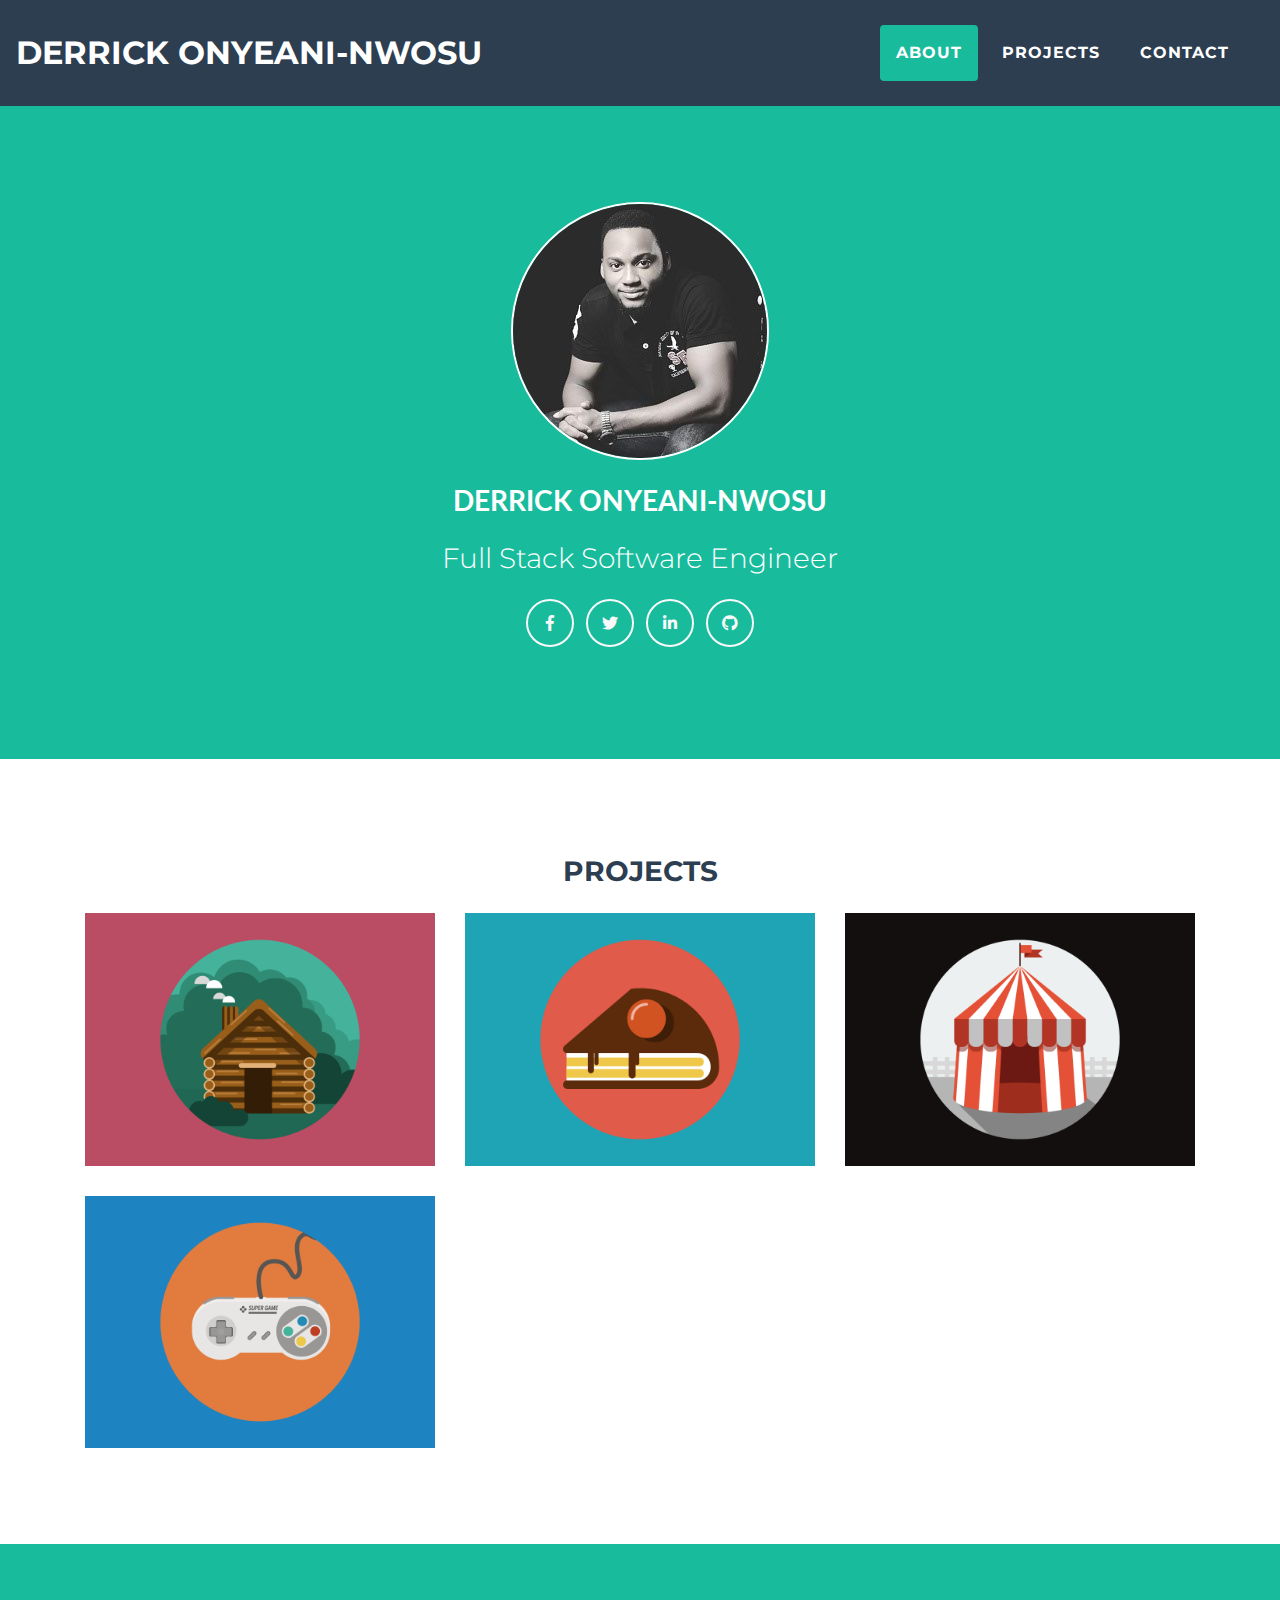
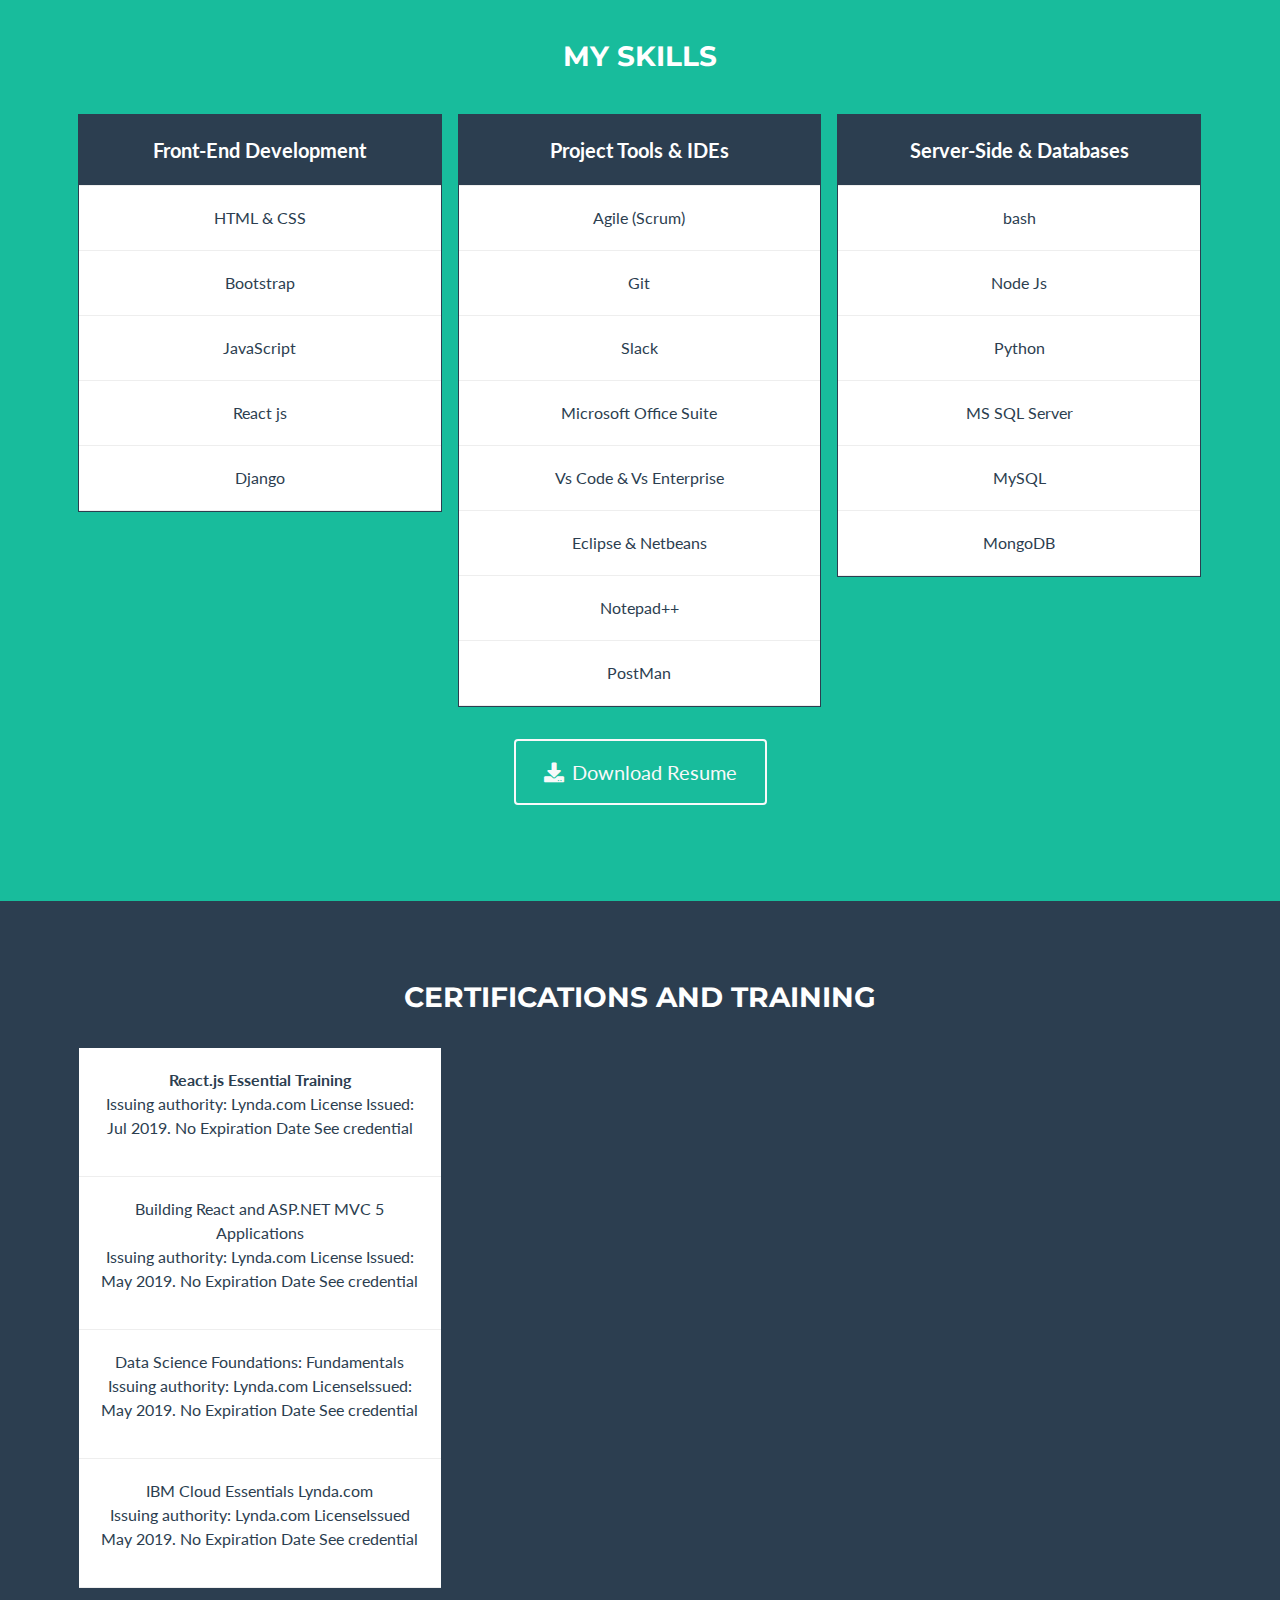
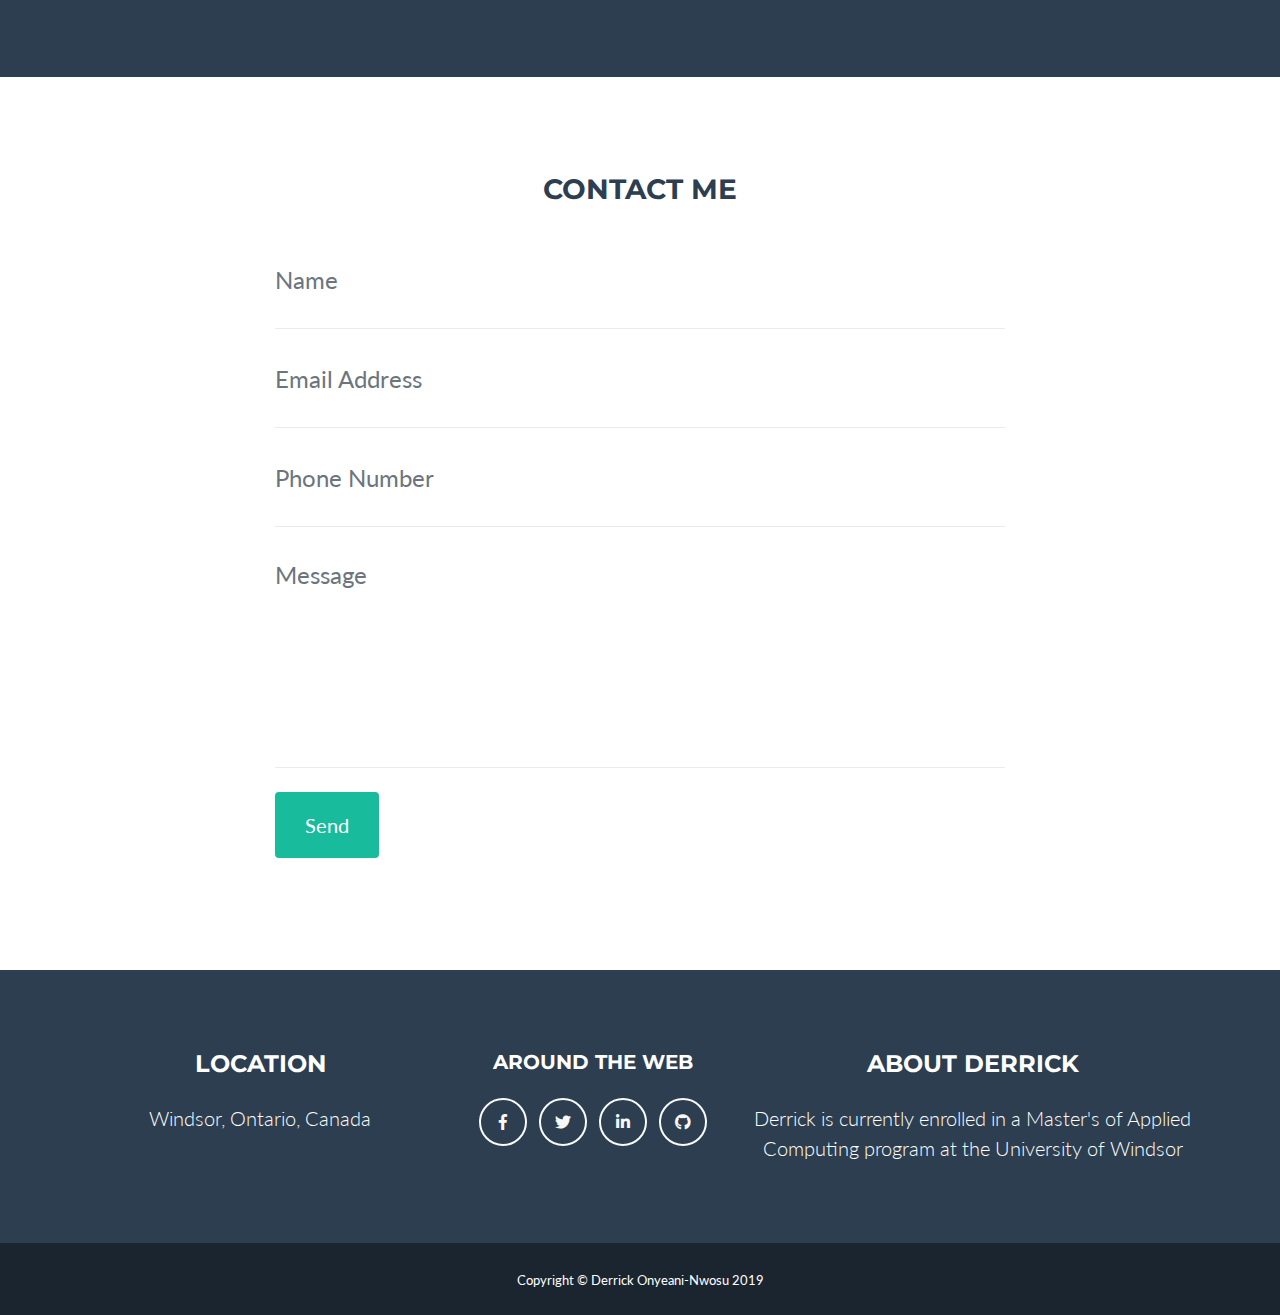
==== commit 604ec7ed: "Portfolio #3" ====
--- a/index.html
+++ b/index.html
@@ -196,6 +196,40 @@
       <h3 class="text-center text-uppercase text-white mb-0">Certifications and Training</h3>
       <br/>
       <div class="row">
+      <div class="columns">
+       <ul class="skills">
+          <li><b>React.js Essential Training</b>
+              <p>Issuing authority: Lynda.com
+              
+              License Issued: Jul 2019. No Expiration Date
+              
+              See credential</p>
+          </li>
+        
+          <li>Building React and ASP.NET MVC 5 Applications
+              <p>Issuing authority: Lynda.com
+              
+              License Issued: May 2019. No Expiration Date
+              
+              See credential</p>
+            </li>
+
+          <li>Data Science Foundations: Fundamentals
+              <p>Issuing authority: Lynda.com
+              
+              LicenseIssued: May 2019. No Expiration Date
+              
+              See credential</p>
+            </li> 
+
+          <li>IBM Cloud Essentials Lynda.com
+
+              <p>Issuing authority: Lynda.com
+                LicenseIssued May 2019. No Expiration Date
+              
+              See credential</p>
+            </li>              
+        </ul>
         </div>
     
     
@@ -312,6 +346,32 @@
   <!-- Portfolio Modals -->
 
   <!-- Portfolio Modal 1 -->
+  <div class="portfolio-modal mfp-hide" id="portfolio-modal-4">
+      <div class="portfolio-modal-dialog bg-white">
+        <a class="close-button d-none d-md-block portfolio-modal-dismiss" href="#">
+          <i class="fa fa-3x fa-times"></i>
+        </a>
+        <div class="container text-center">
+          <div class="row">
+            <div class="col-lg-8 mx-auto">
+              <h2 class="text-secondary text-uppercase mb-0">Country Club Social Network</h2>
+              <div class="embed-responsive embed-responsive-16by9">
+                  <iframe class="embed-responsive-item" src="https://www.youtube.com/embed/fF-SXm44abQ" allowfullscreen></iframe>
+                </div>
+              <p class="mb-5">A social network software designed using a country club architecture where users can sign up, family memebers and connect with other club members by following, posting updates/media and comment on posts made by others. 
+              </p>
+              <p>  
+                Technology stack used:C# .Net Framework, MVC, HTML, CSS, javascript, SQL Server Studio, EntityFramework, Git, Github.</p>
+              <a class="btn btn-primary btn-lg rounded-pill portfolio-modal-dismiss" href="#">
+                <i class="fa fa-close"></i>
+                Close Project</a>
+            </div>
+          </div>
+        </div>
+      </div>
+    </div>
+
+  <!-- Portfolio Modal 2 -->
   <div class="portfolio-modal mfp-hide" id="portfolio-modal-1">
     <div class="portfolio-modal-dialog bg-white">
       <a class="close-button d-none d-md-block portfolio-modal-dismiss" href="#">
@@ -320,9 +380,12 @@
       <div class="container text-center">
         <div class="row">
           <div class="col-lg-8 mx-auto">
-            <h2 class="text-secondary text-uppercase mb-0">JAD Electronic Bank Account Management Software</h2>
-            <img class="img-fluid mb-5" src="img/portfolio/cabin.png" alt="">
-            <p class="mb-5">The novelty attempt of this project was to add an extra layer of authentication to a simulated automated teller machine. The extra layer provided takes account of the fingerprint scans of the user stored in the central db when the account was being opened. Languages used: Java, mySQL, Other softwares used: Adobe Photoshop</p>
+            <h2 class="text-secondary text-uppercase mb-0">Online Dojo Information Management System</h2>
+            <div class="embed-responsive embed-responsive-16by9">
+              <iframe class="embed-responsive-item" src="https://www.youtube.com/embed/h5LOx8O-h9Q" allowfullscreen></iframe>
+            </div>
+            <p class="mb-5">This is a team project aimed at providing a secure and convenient way for dojo owners to store, track and monitor dojo activities. This platform provides a dynamic reporting options that dojo owners would love to have.</p>
+            <p>Technologies stack used: C#, ASP. Net, MS SQL, HTML, CSS, Bootstrap, Javascript and Razorscript.</p>
             <a class="btn btn-primary btn-lg rounded-pill portfolio-modal-dismiss" href="#">
               <i class="fa fa-close"></i>
               Close Project</a>
@@ -332,7 +395,7 @@
     </div>
   </div>
 
-  <!-- Portfolio Modal 2 -->
+  <!-- Portfolio Modal 3 -->
   <div class="portfolio-modal mfp-hide" id="portfolio-modal-2">
     <div class="portfolio-modal-dialog bg-white">
       <a class="close-button d-none d-md-block portfolio-modal-dismiss" href="#">
@@ -343,7 +406,8 @@
           <div class="col-lg-8 mx-auto">
             <h2 class="text-secondary text-uppercase mb-0">Heuris AI</h2>
             <img class="img-fluid mb-5" src="img/portfolio/cake.png" alt="">
-            <p class="mb-5">This project was aimed at creating a software that can quickly identify and analyze images and give realistically quick previews and references of objects identified. Technologies used: Java, IBM Watson services, Android Studio, Adobe Illustrator  </p>
+            <p class="mb-5">This project was aimed at creating a software that can quickly identify and analyze images and give realistically quick previews and references of objects identified. 
+              Technologies used: Java, IBM Watson services, Android Studio, Adobe Illustrator  </p>
             <a class="btn btn-primary btn-lg rounded-pill portfolio-modal-dismiss" href="#">
               <i class="fa fa-close"></i>
               Close Project</a>
@@ -356,7 +420,7 @@
     </div>
   </div>
 
-  <!-- Portfolio Modal 3 -->
+  <!-- Portfolio Modal 4 -->
   <div class="portfolio-modal mfp-hide" id="portfolio-modal-3">
     <div class="portfolio-modal-dialog bg-white">
       <a class="close-button d-none d-md-block portfolio-modal-dismiss" href="#">
@@ -377,27 +441,6 @@
     </div>
   </div>
 
-  <!-- Portfolio Modal 4 -->
-  <div class="portfolio-modal mfp-hide" id="portfolio-modal-4">
-    <div class="portfolio-modal-dialog bg-white">
-      <a class="close-button d-none d-md-block portfolio-modal-dismiss" href="#">
-        <i class="fa fa-3x fa-times"></i>
-      </a>
-      <div class="container text-center">
-        <div class="row">
-          <div class="col-lg-8 mx-auto">
-            <h2 class="text-secondary text-uppercase mb-0">Ticketier</h2>
-            <img class="img-fluid mb-5" src="img/portfolio/game.png" alt="">
-            <p class="mb-5">Lorem ipsum dolor sit amet, consectetur adipisicing elit. Mollitia neque assumenda ipsam nihil, molestias magnam, recusandae quos quis inventore quisquam velit asperiores, vitae? Reprehenderit soluta, eos quod consequuntur itaque. Nam.</p>
-            <a class="btn btn-primary btn-lg rounded-pill portfolio-modal-dismiss" href="#">
-              <i class="fa fa-close"></i>
-              Close Project</a>
-          </div>
-        </div>
-      </div>
-    </div>
-  </div>
-
   <!-- Bootstrap core JavaScript -->
   <script src="vendor/jquery/jquery.min.js"></script>
   <script src="vendor/bootstrap/js/bootstrap.bundle.min.js"></script>
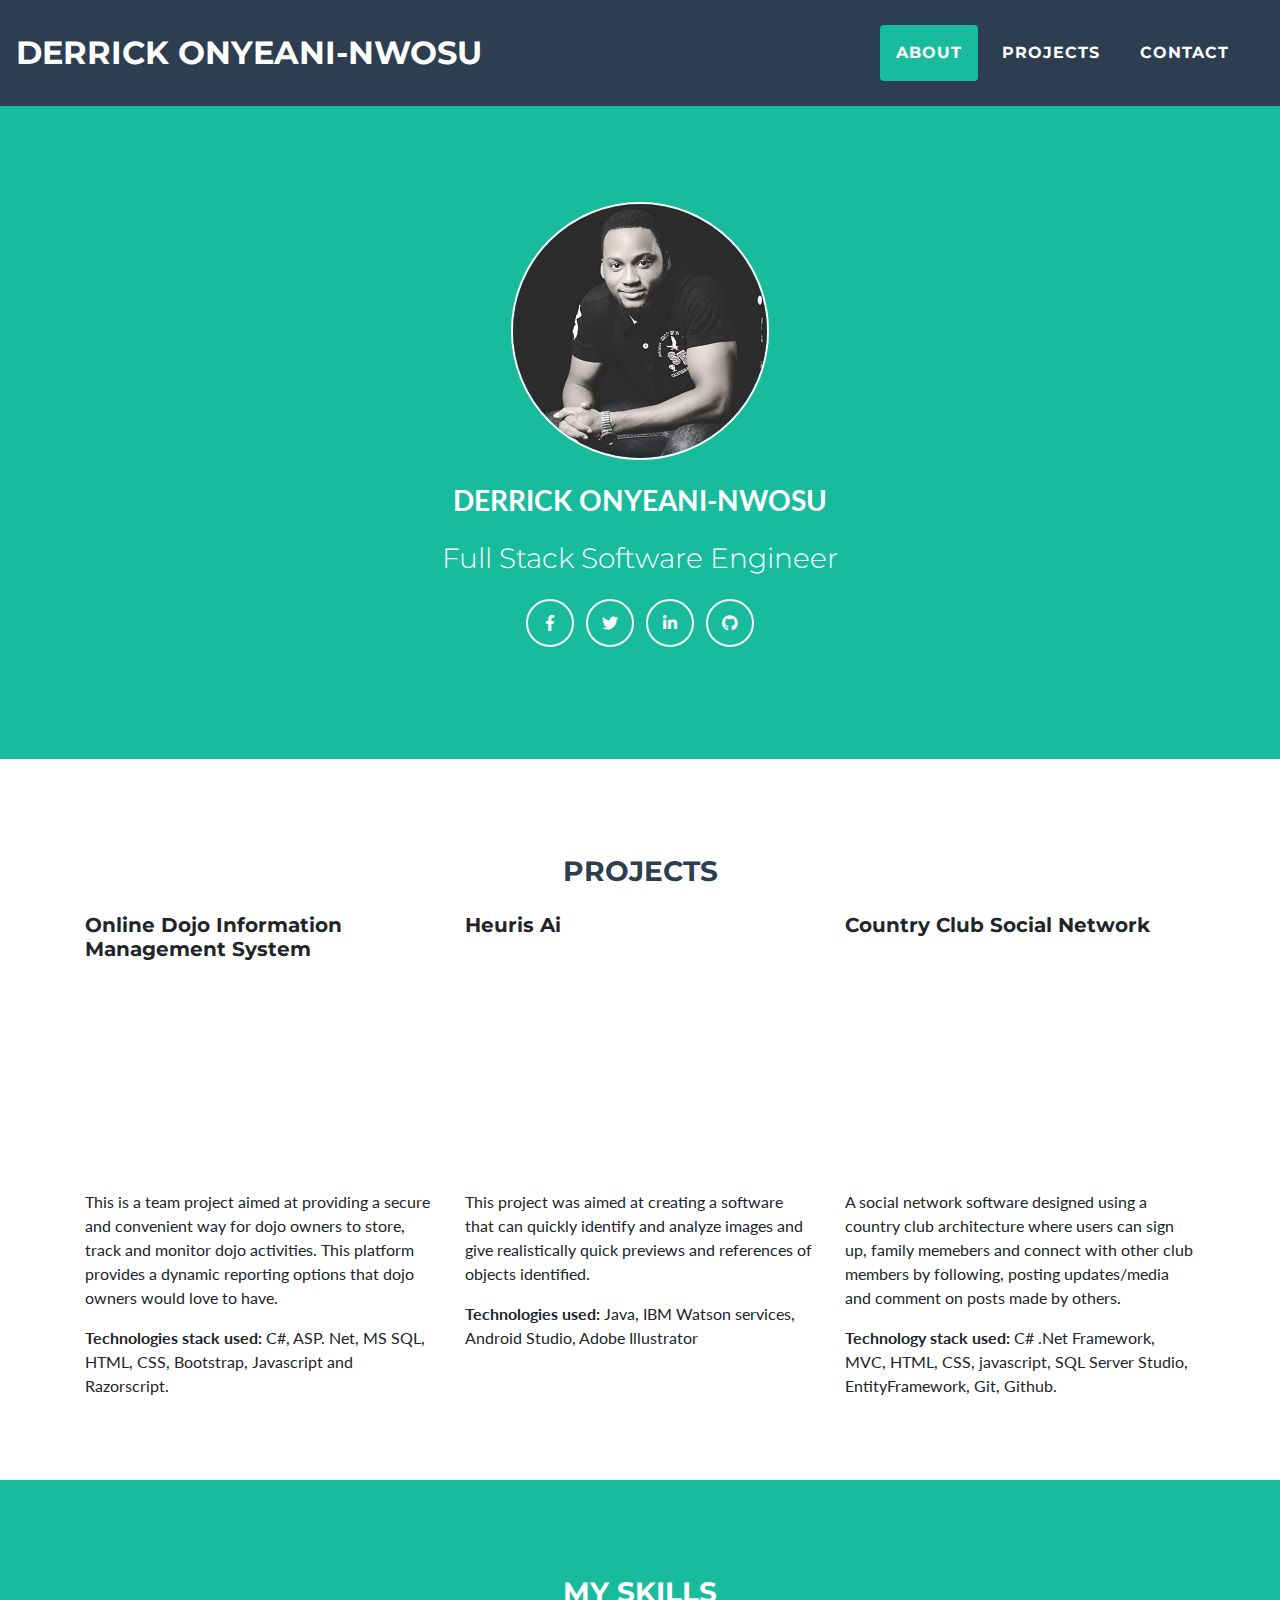
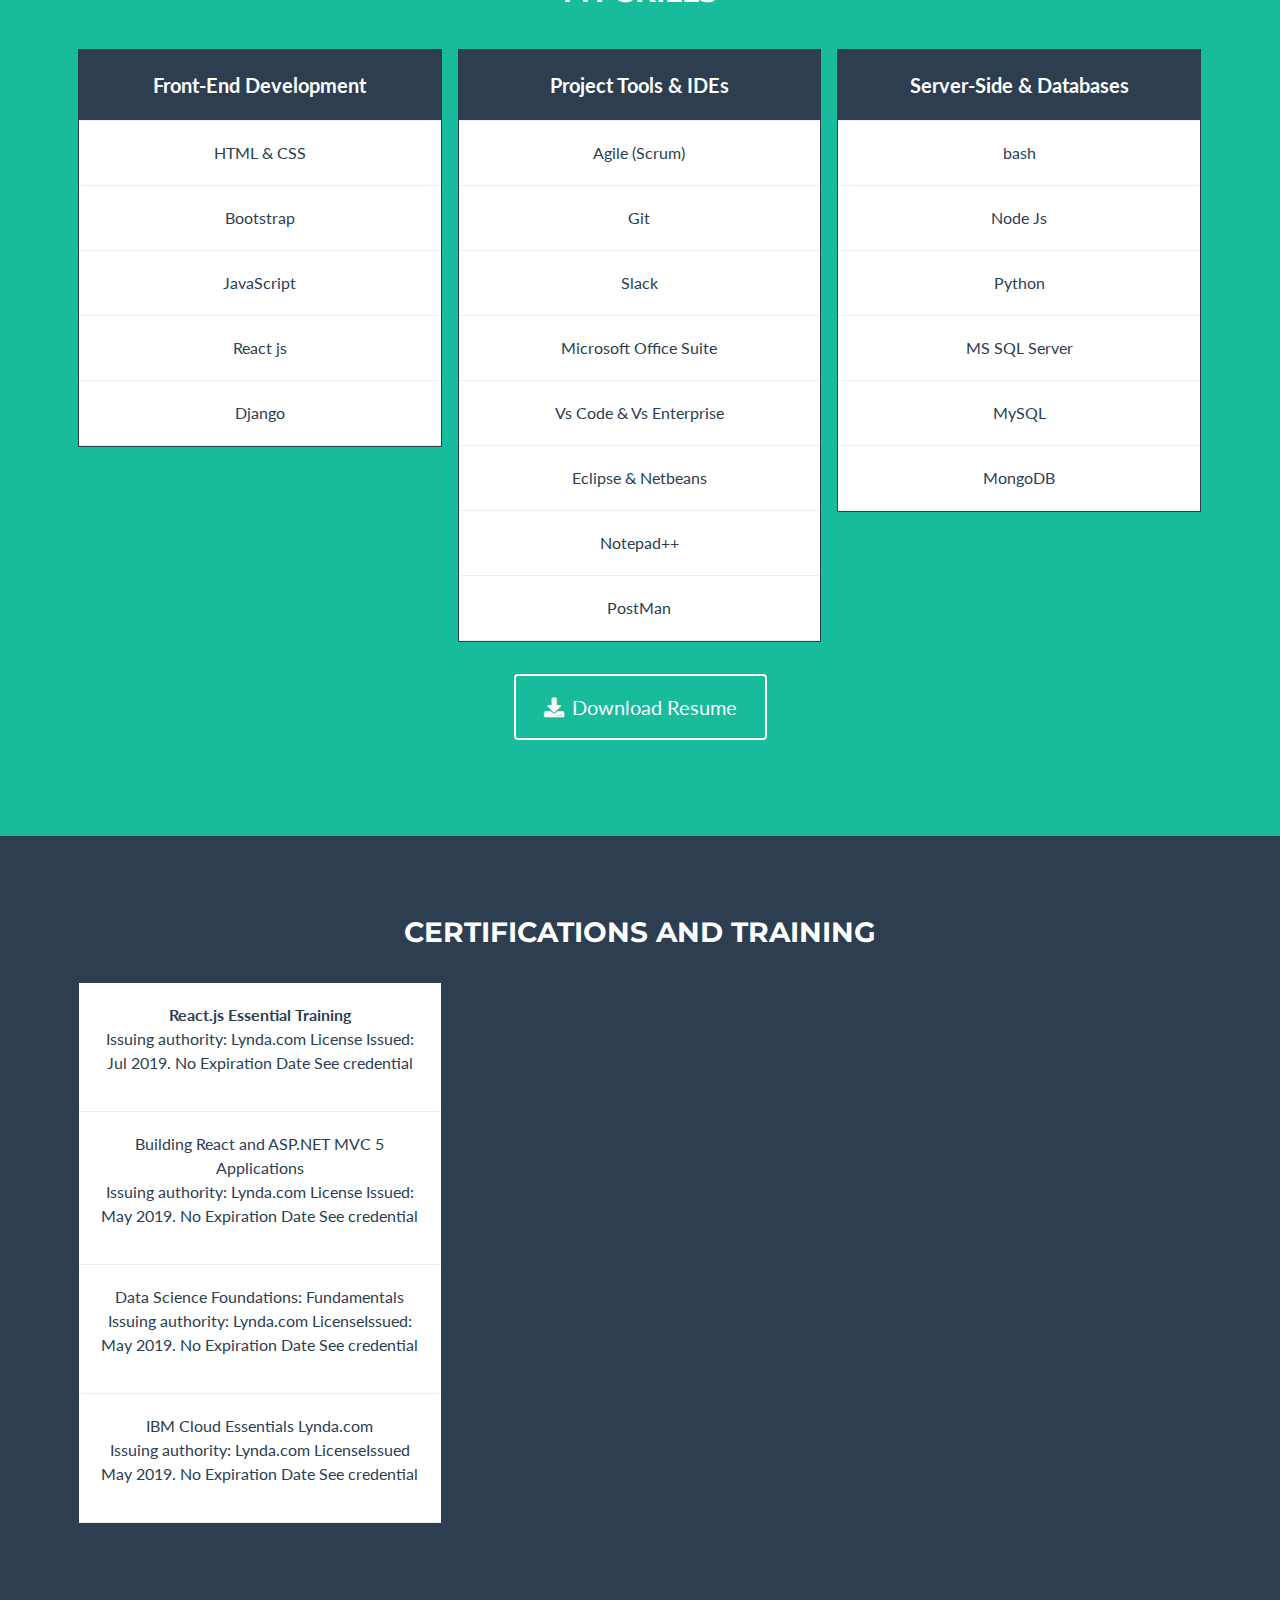
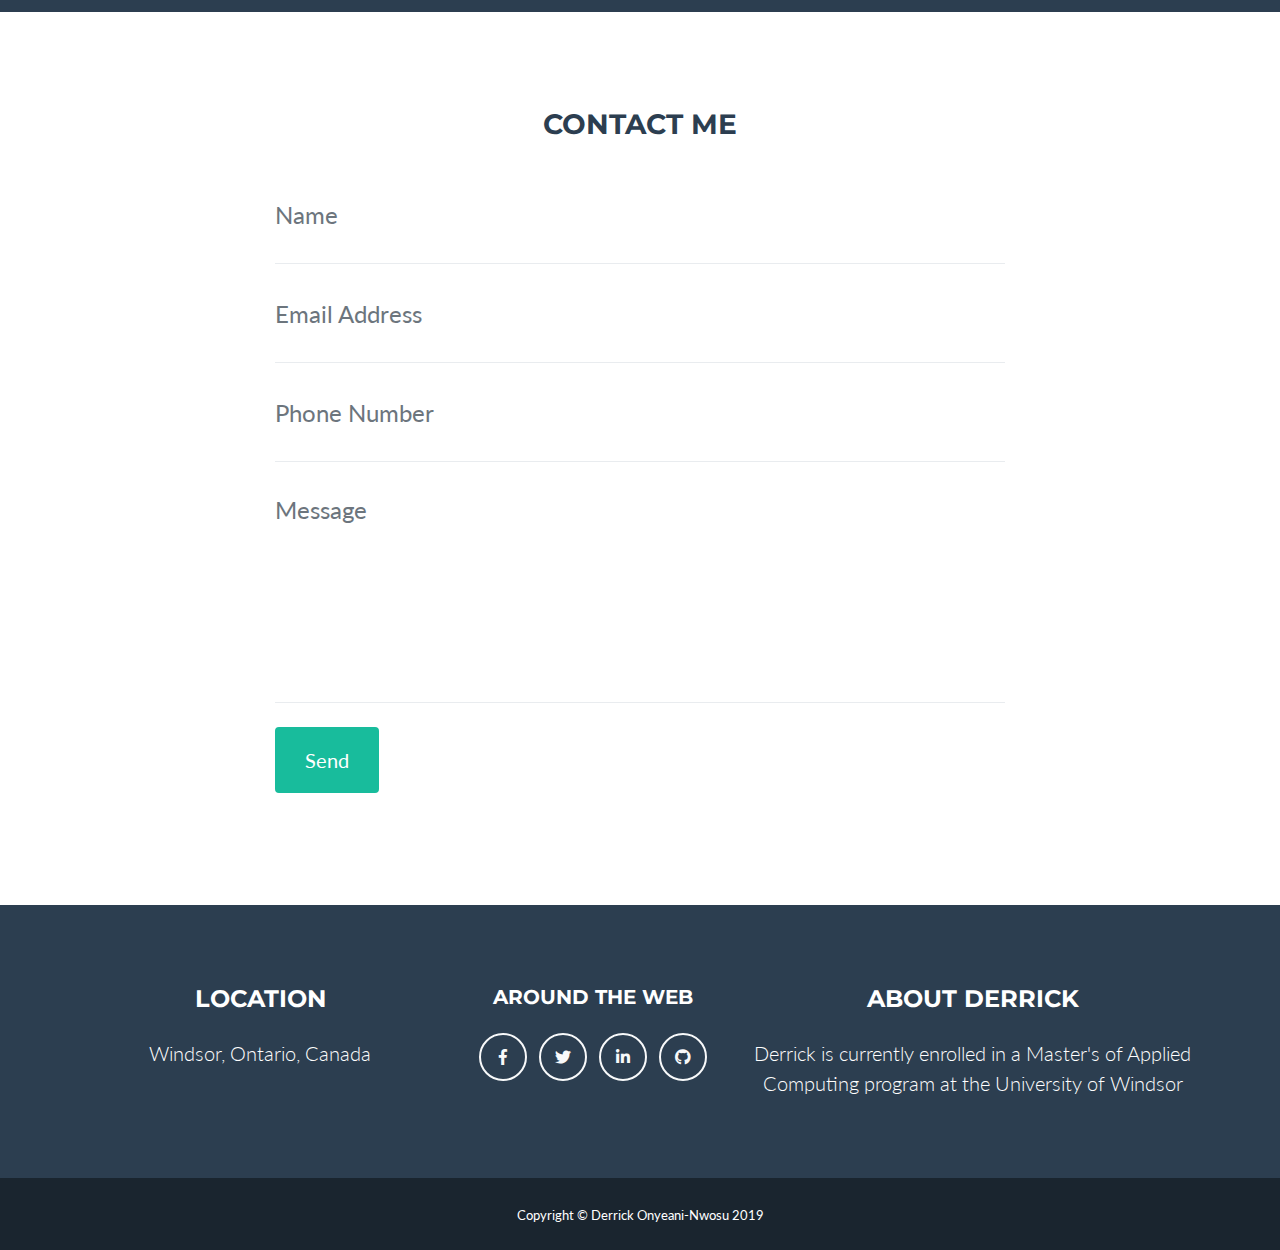
==== commit f486dc25: "Revamp edit #1" ====
--- a/index.html
+++ b/index.html
@@ -97,44 +97,37 @@
       <br/>
       <div class="row">
         <div class="col-md-6 col-lg-4">
-          <a class="portfolio-item d-block mx-auto" href="#portfolio-modal-1">
+          <!-- <a class="portfolio-item d-block mx-auto" href="#portfolio-modal-1">
             <div class="portfolio-item-caption d-flex position-absolute h-100 w-100">
               <div class="portfolio-item-caption-content my-auto w-100 text-center text-white">
                 <i class="fas fa-search-plus fa-3x"></i>
               </div>
-            </div>
-            <img class="img-fluid" src="img/portfolio/cabin.png" alt="">
-          </a>
+            </div></a> -->
+            <h5>Online Dojo Information Management System</h5>
+            <div class="embed-responsive embed-responsive-16by9">
+              <iframe class="embed-responsive-item" src="https://www.youtube.com/embed/h5LOx8O-h9Q" allowfullscreen></iframe>
+            </div> <br/>
+            <p>This is a team project aimed at providing a secure and convenient way for dojo owners to store, track and monitor dojo activities. This platform provides a dynamic reporting options that dojo owners would love to have.</p>
+            <p><b>Technologies stack used:</b> C#, ASP. Net, MS SQL, HTML, CSS, Bootstrap, Javascript and Razorscript.</p>
+          
         </div>
         <div class="col-md-6 col-lg-4">
-          <a class="portfolio-item d-block mx-auto" href="#portfolio-modal-2">
-            <div class="portfolio-item-caption d-flex position-absolute h-100 w-100">
-              <div class="portfolio-item-caption-content my-auto w-100 text-center text-white">
-                <i class="fas fa-search-plus fa-3x"></i>
-              </div>
-            </div>
-            <img class="img-fluid" src="img/portfolio/cake.png" alt="">
-          </a>
+            <h5>Heuris Ai</h5><br/>
+            <div class="embed-responsive embed-responsive-16by9">
+              <iframe class="embed-responsive-item" src="https://www.youtube.com/embed/yI9lgqAbh_Q" allowfullscreen></iframe>
+            </div><br/>
+            <p>This project was aimed at creating a software that can quickly identify and analyze images and give realistically quick previews and references of objects identified. </p>
+            <p><b>Technologies used:</b> Java, IBM Watson services, Android Studio, Adobe Illustrator  </p>
         </div>
         <div class="col-md-6 col-lg-4">
-          <a class="portfolio-item d-block mx-auto" href="#portfolio-modal-3">
-            <div class="portfolio-item-caption d-flex position-absolute h-100 w-100">
-              <div class="portfolio-item-caption-content my-auto w-100 text-center text-white">
-                <i class="fas fa-search-plus fa-3x"></i>
-              </div>
-            </div>
-            <img class="img-fluid" src="img/portfolio/circus.png" alt="">
-          </a>
-        </div>
-        <div class="col-md-6 col-lg-4">
-          <a class="portfolio-item d-block mx-auto" href="#portfolio-modal-4">
-            <div class="portfolio-item-caption d-flex position-absolute h-100 w-100">
-              <div class="portfolio-item-caption-content my-auto w-100 text-center text-white">
-                <i class="fas fa-search-plus fa-3x"></i>
-              </div>
-            </div>
-            <img class="img-fluid" src="img/portfolio/game.png" alt="">
-          </a>
+            <h5>Country Club Social Network</h5><br/>
+  
+            <div class="embed-responsive embed-responsive-16by9">
+              <iframe class="embed-responsive-item" src="https://www.youtube.com/embed/fF-SXm44abQ" allowfullscreen></iframe>
+            </div><br/>
+            <p>A social network software designed using a country club architecture where users can sign up, family memebers and connect with other club members by following, posting updates/media and comment on posts made by others. 
+                </p>
+            <p><b>Technology stack used:</b> C# .Net Framework, MVC, HTML, CSS, javascript, SQL Server Studio, EntityFramework, Git, Github.</p>
         </div>
       </div>
     </div>
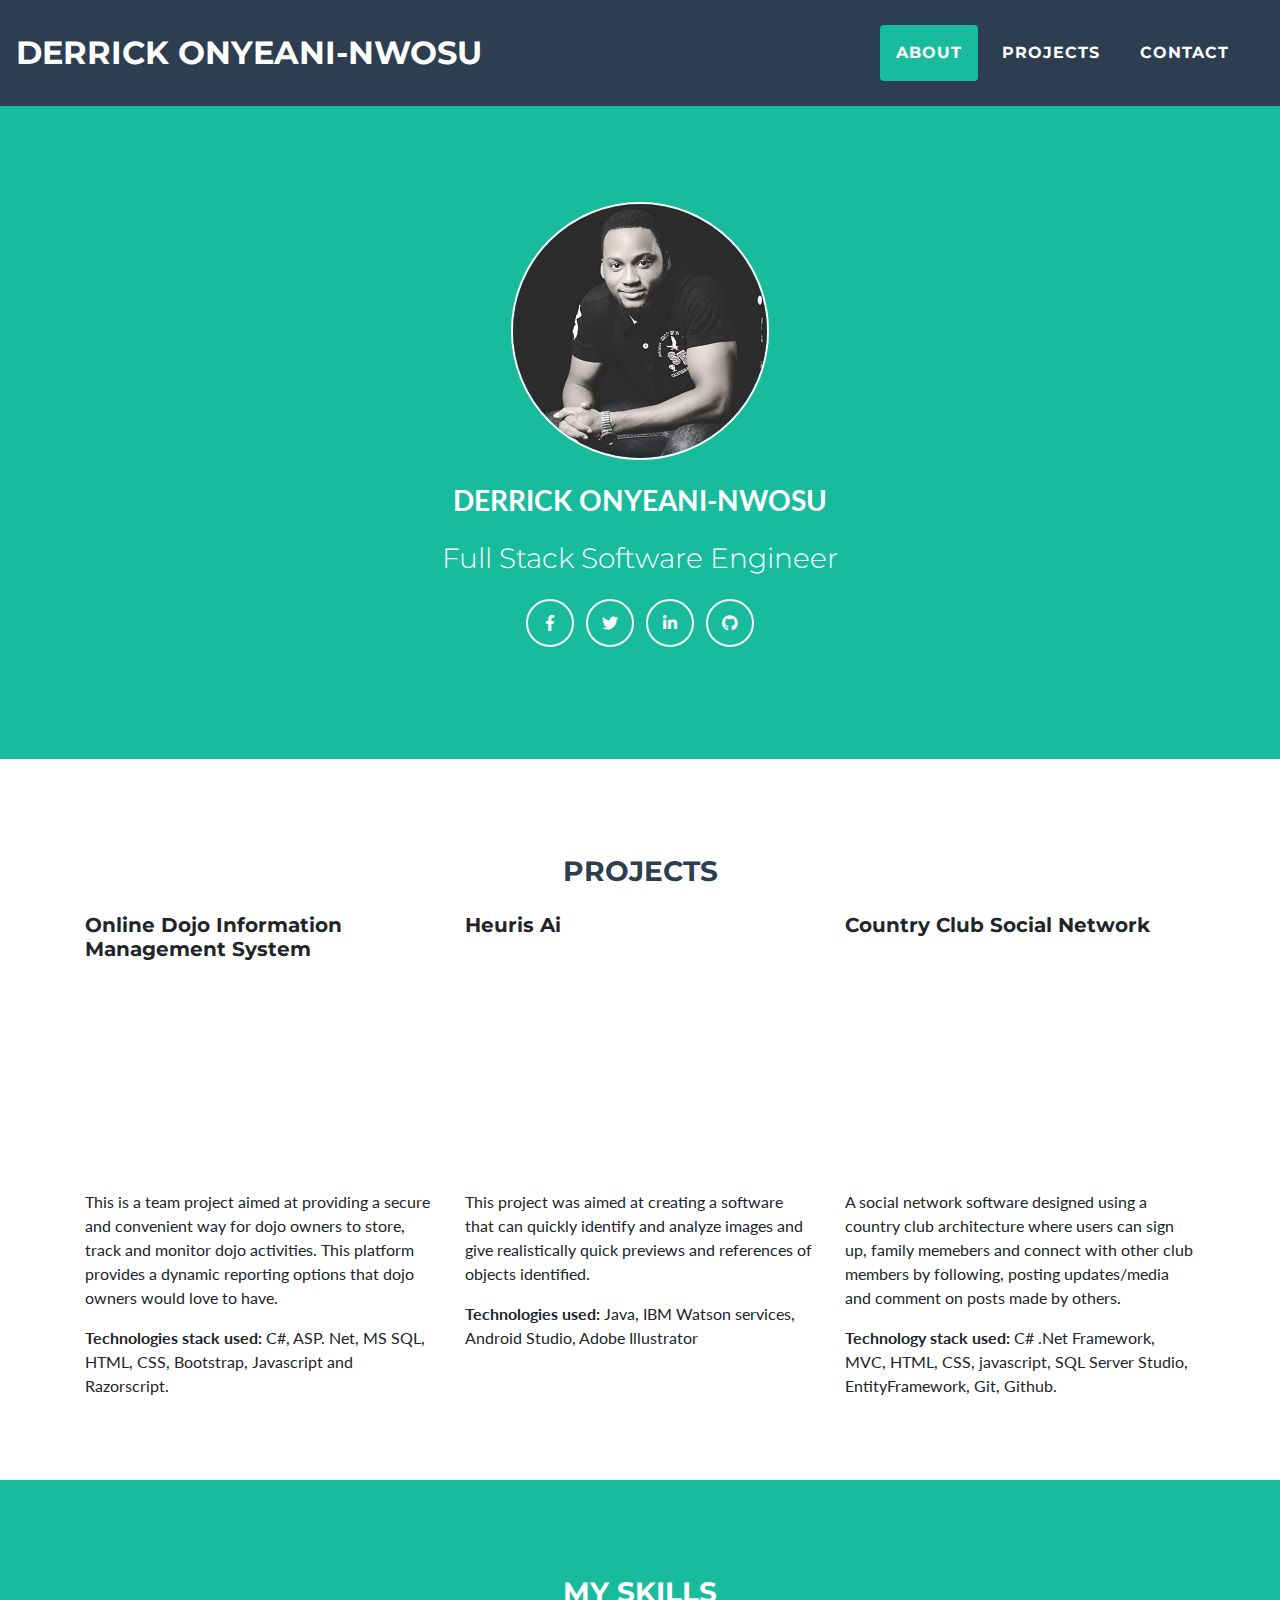
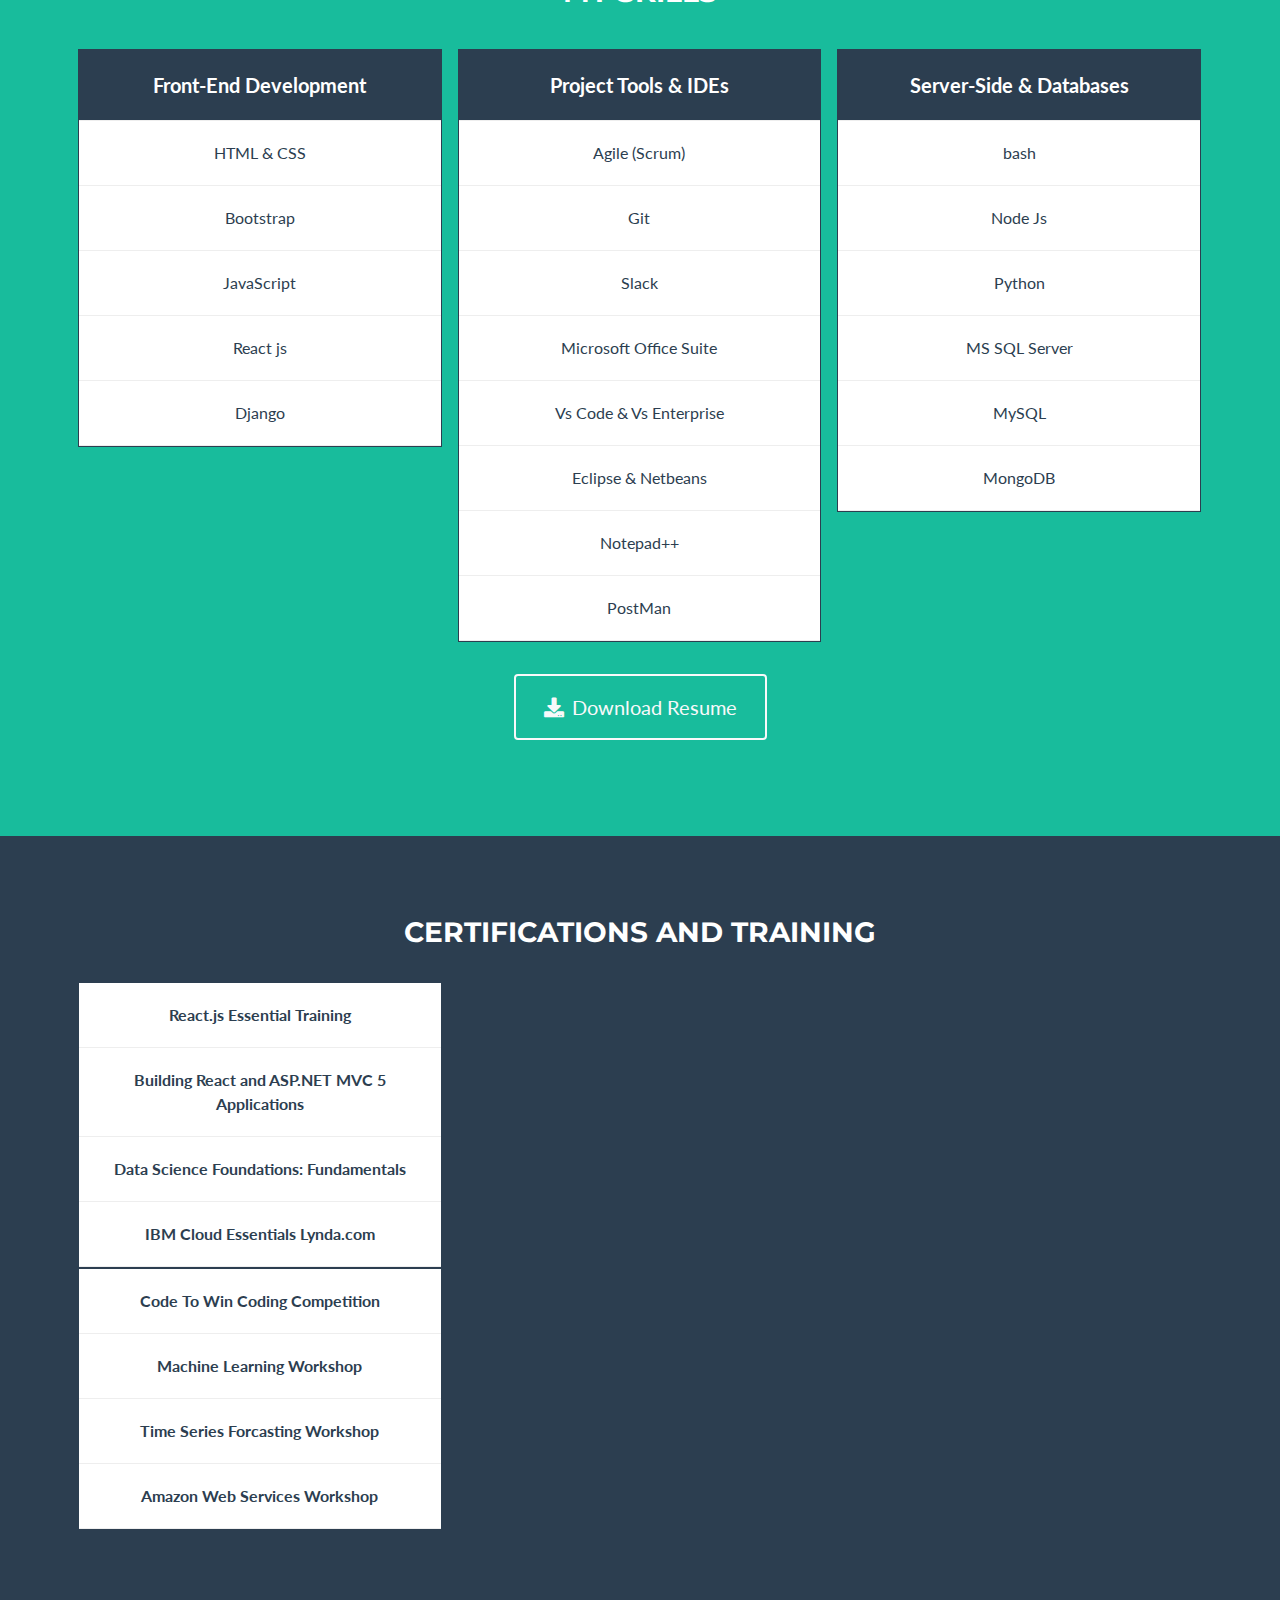
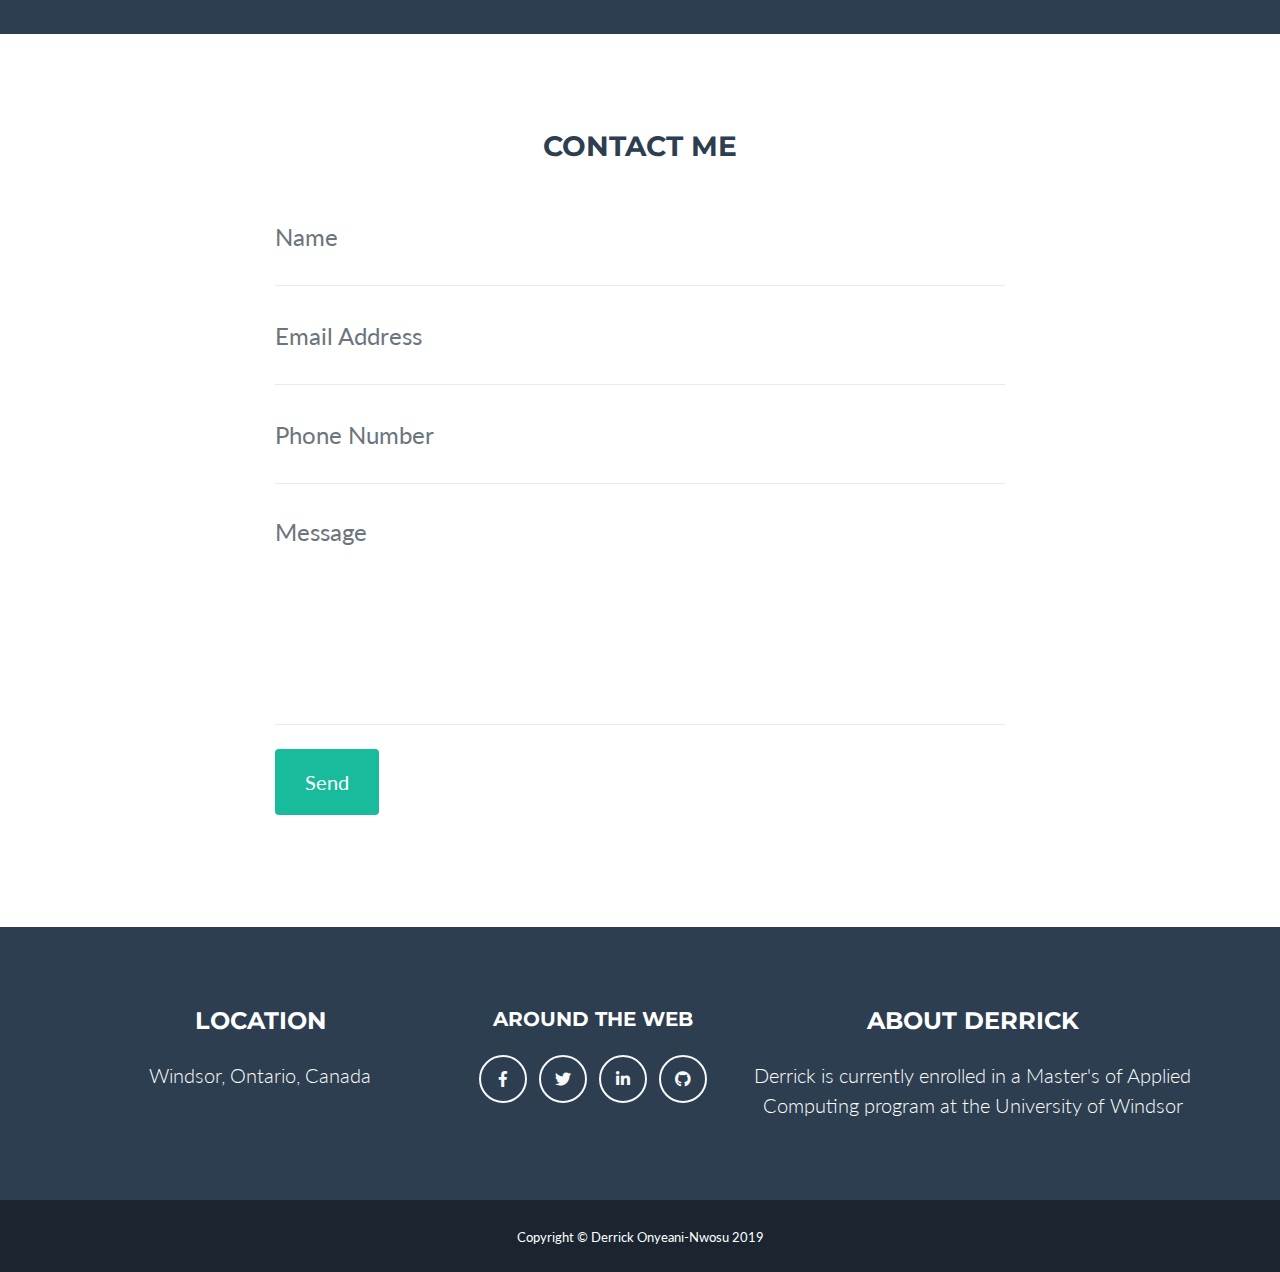
==== commit 2825822d: "Revamp edit #2" ====
--- a/index.html
+++ b/index.html
@@ -192,37 +192,32 @@
       <div class="columns">
        <ul class="skills">
           <li><b>React.js Essential Training</b>
-              <p>Issuing authority: Lynda.com
-              
-              License Issued: Jul 2019. No Expiration Date
-              
-              See credential</p>
+
           </li>
         
-          <li>Building React and ASP.NET MVC 5 Applications
-              <p>Issuing authority: Lynda.com
-              
-              License Issued: May 2019. No Expiration Date
-              
-              See credential</p>
+          <li><b>Building React and ASP.NET MVC 5 Applications</b>
+
             </li>
 
-          <li>Data Science Foundations: Fundamentals
-              <p>Issuing authority: Lynda.com
-              
-              LicenseIssued: May 2019. No Expiration Date
-              
-              See credential</p>
+          <li><b>Data Science Foundations: Fundamentals</b>
+            
             </li> 
 
-          <li>IBM Cloud Essentials Lynda.com
-
-              <p>Issuing authority: Lynda.com
-                LicenseIssued May 2019. No Expiration Date
-              
-              See credential</p>
+          <li><b>IBM Cloud Essentials Lynda.com</b>
+
             </li>              
         </ul>
+
+        <div class="col-md-30 mb-3 m	b-lg-0">
+
+        <ul class="skills">
+          <li><b>Code To Win Coding Competition</b></li>
+          <li><b>Machine Learning Workshop</b></li>
+          <li><b>Time Series Forcasting Workshop</b></li>
+          <li><b>Amazon Web Services Workshop</b></li>
+
+        </ul>
+        </div>
         </div>
     
     
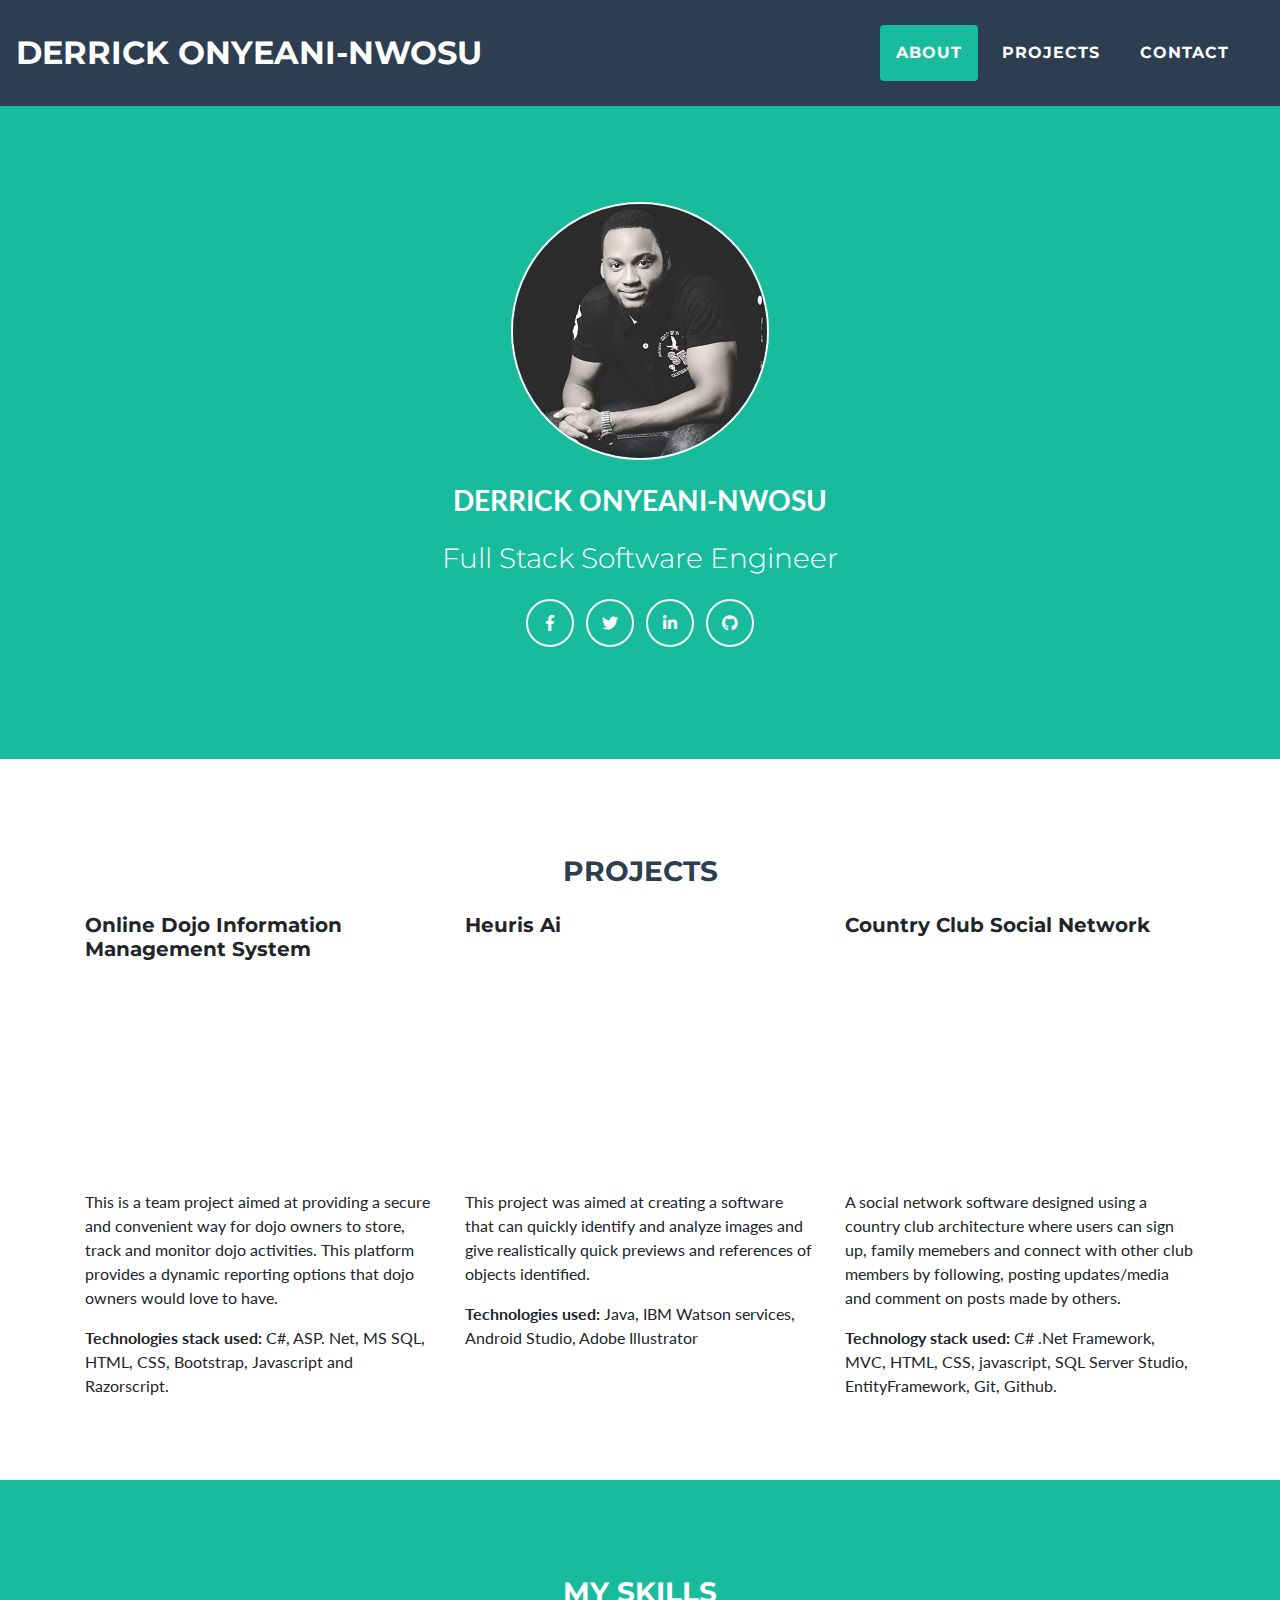
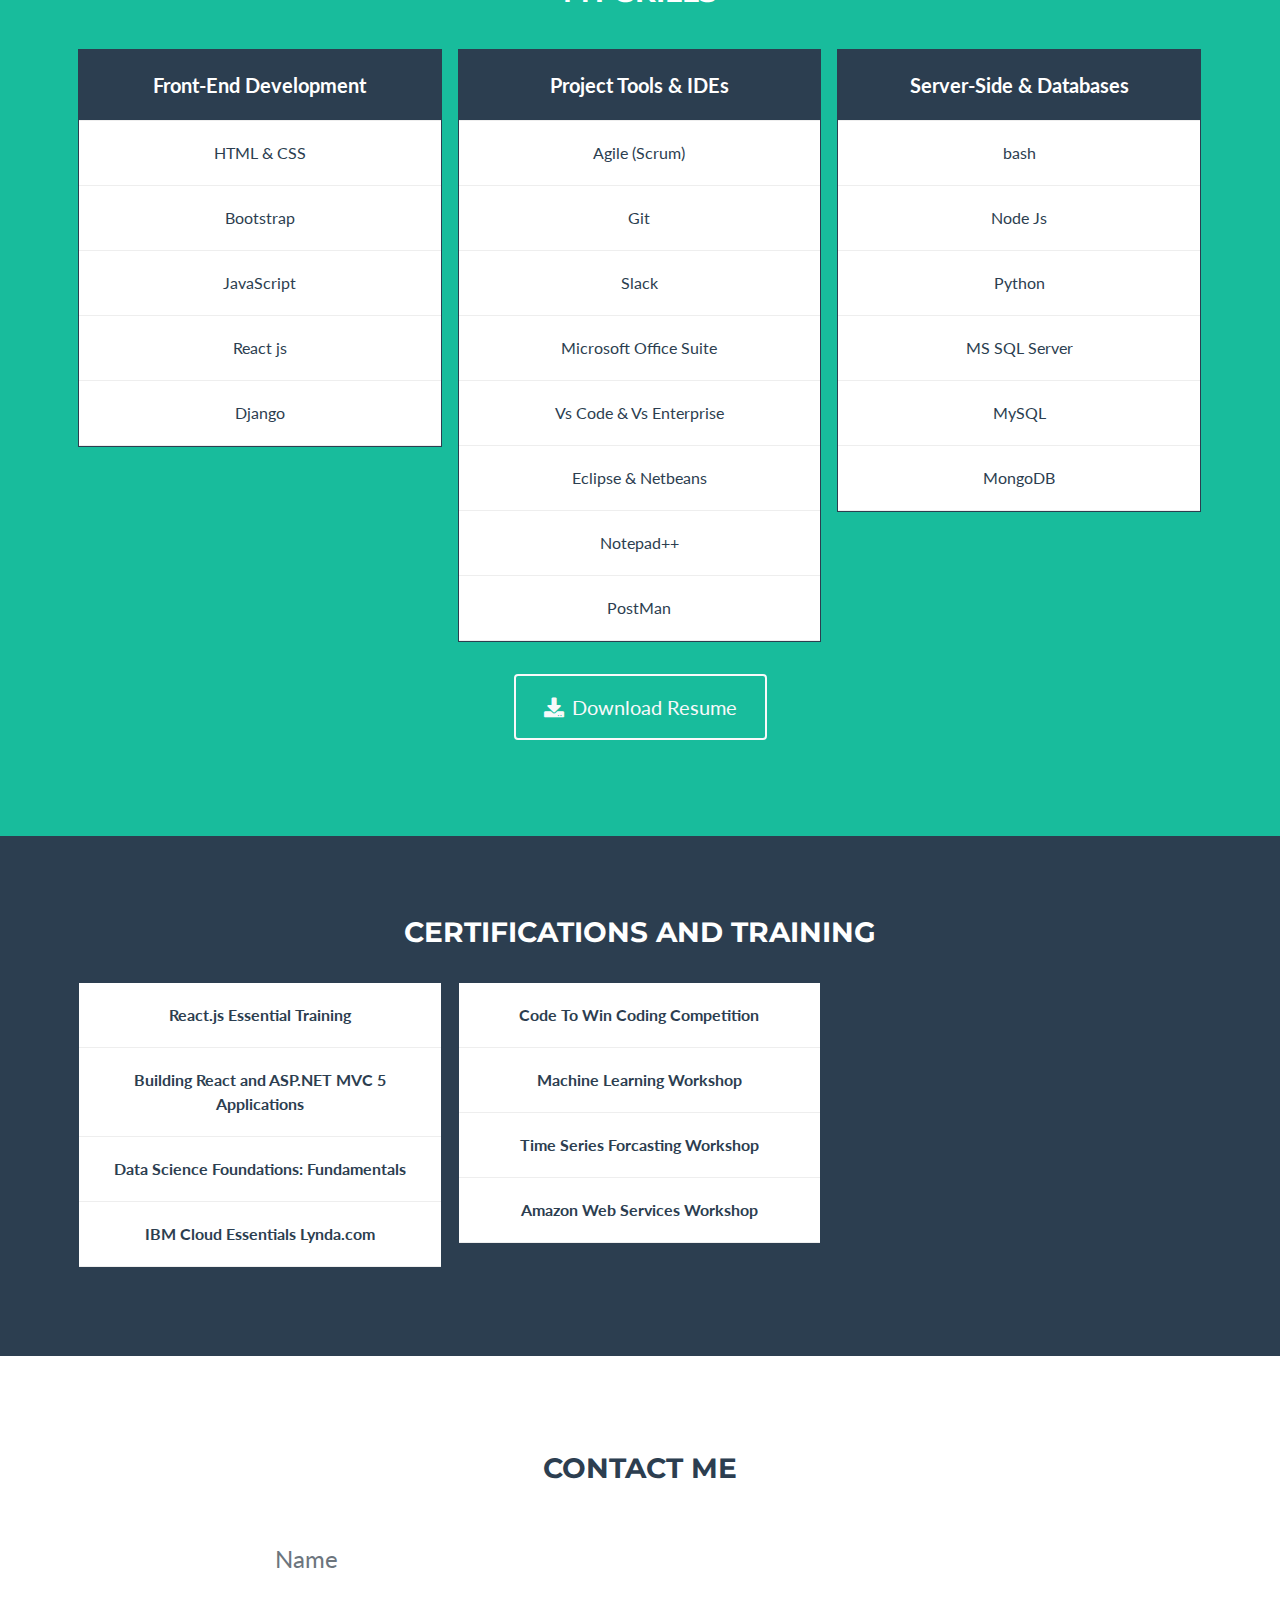
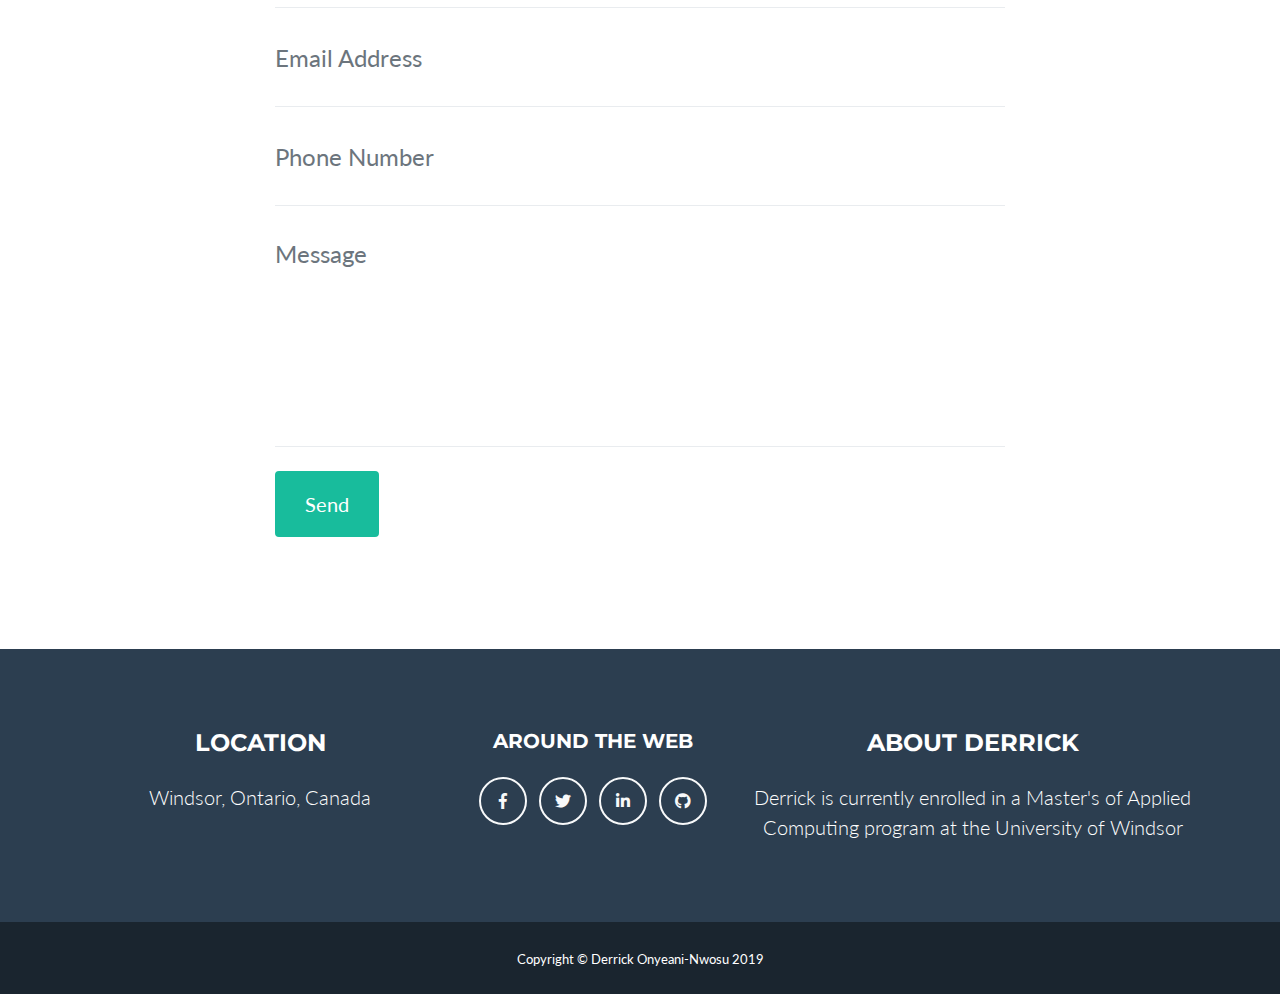
==== commit da3b384b: "Revamp edit #3" ====
--- a/index.html
+++ b/index.html
@@ -206,21 +206,21 @@
           <li><b>IBM Cloud Essentials Lynda.com</b>
 
             </li>              
-        </ul>
-
-        <div class="col-md-30 mb-3 m	b-lg-0">
-
-        <ul class="skills">
-          <li><b>Code To Win Coding Competition</b></li>
-          <li><b>Machine Learning Workshop</b></li>
-          <li><b>Time Series Forcasting Workshop</b></li>
-          <li><b>Amazon Web Services Workshop</b></li>
-
-        </ul>
-        </div>
-        </div>
+        </ul>    
+    </div>
     
-    
+    <div class="columns">
+            <div class="col-md-30 mb-3 m	b-lg-0">
+
+                    <ul class="skills">
+                      <li><b>Code To Win Coding Competition</b></li>
+                      <li><b>Machine Learning Workshop</b></li>
+                      <li><b>Time Series Forcasting Workshop</b></li>
+                      <li><b>Amazon Web Services Workshop</b></li>
+            
+                    </ul>
+                    </div>
+    </div>
      </div>
 
 
